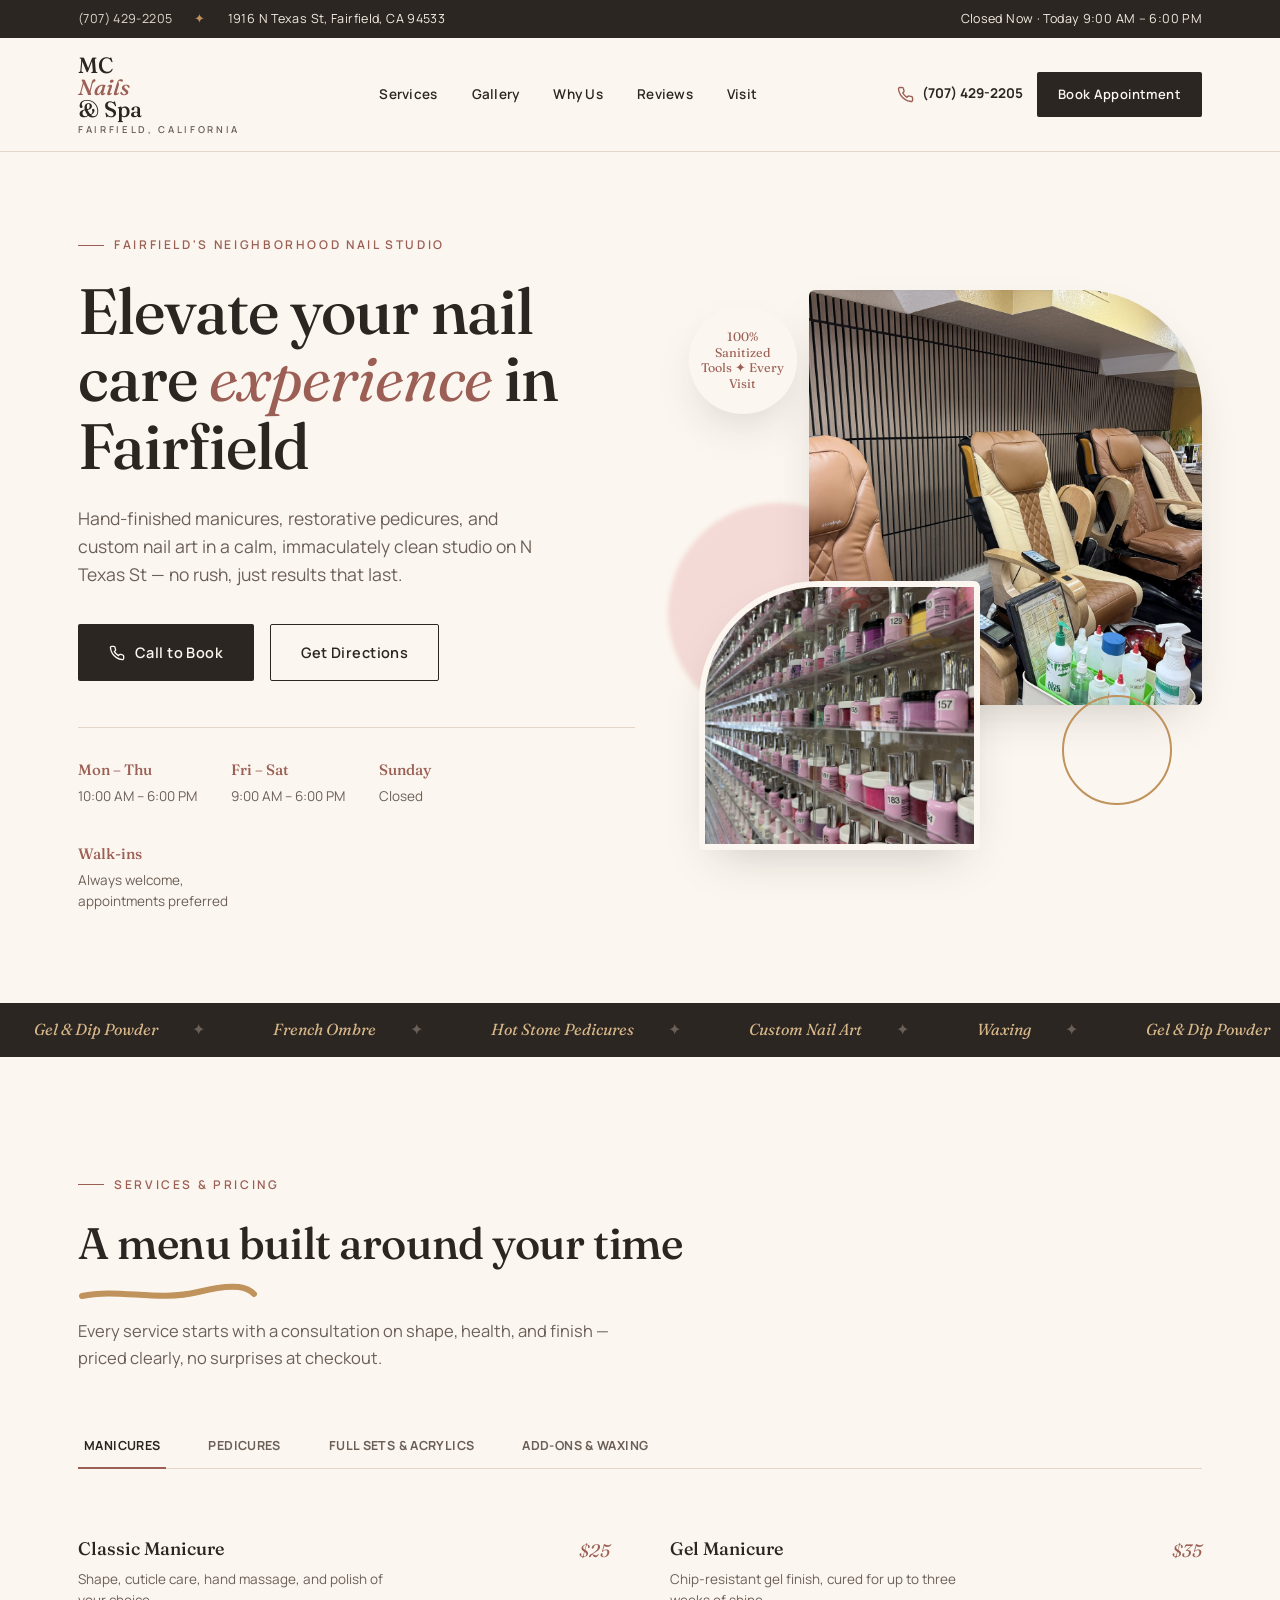
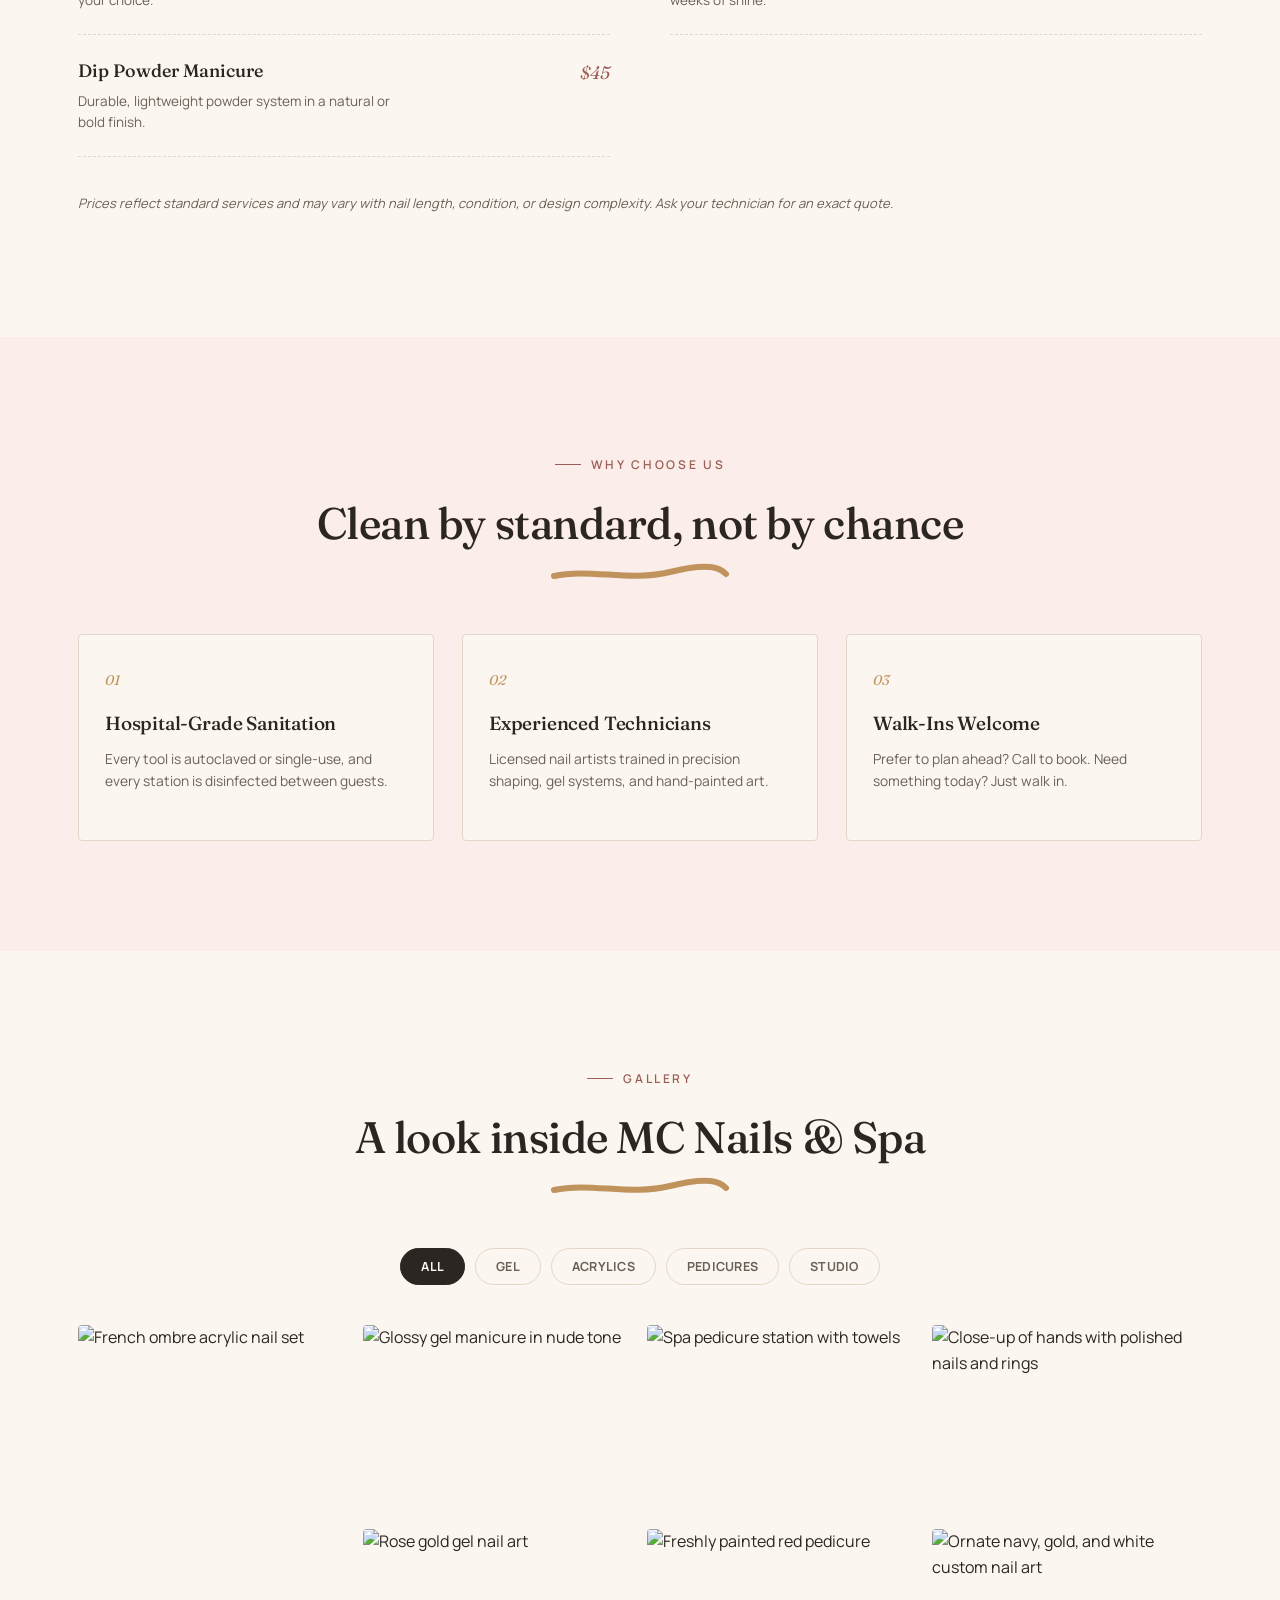
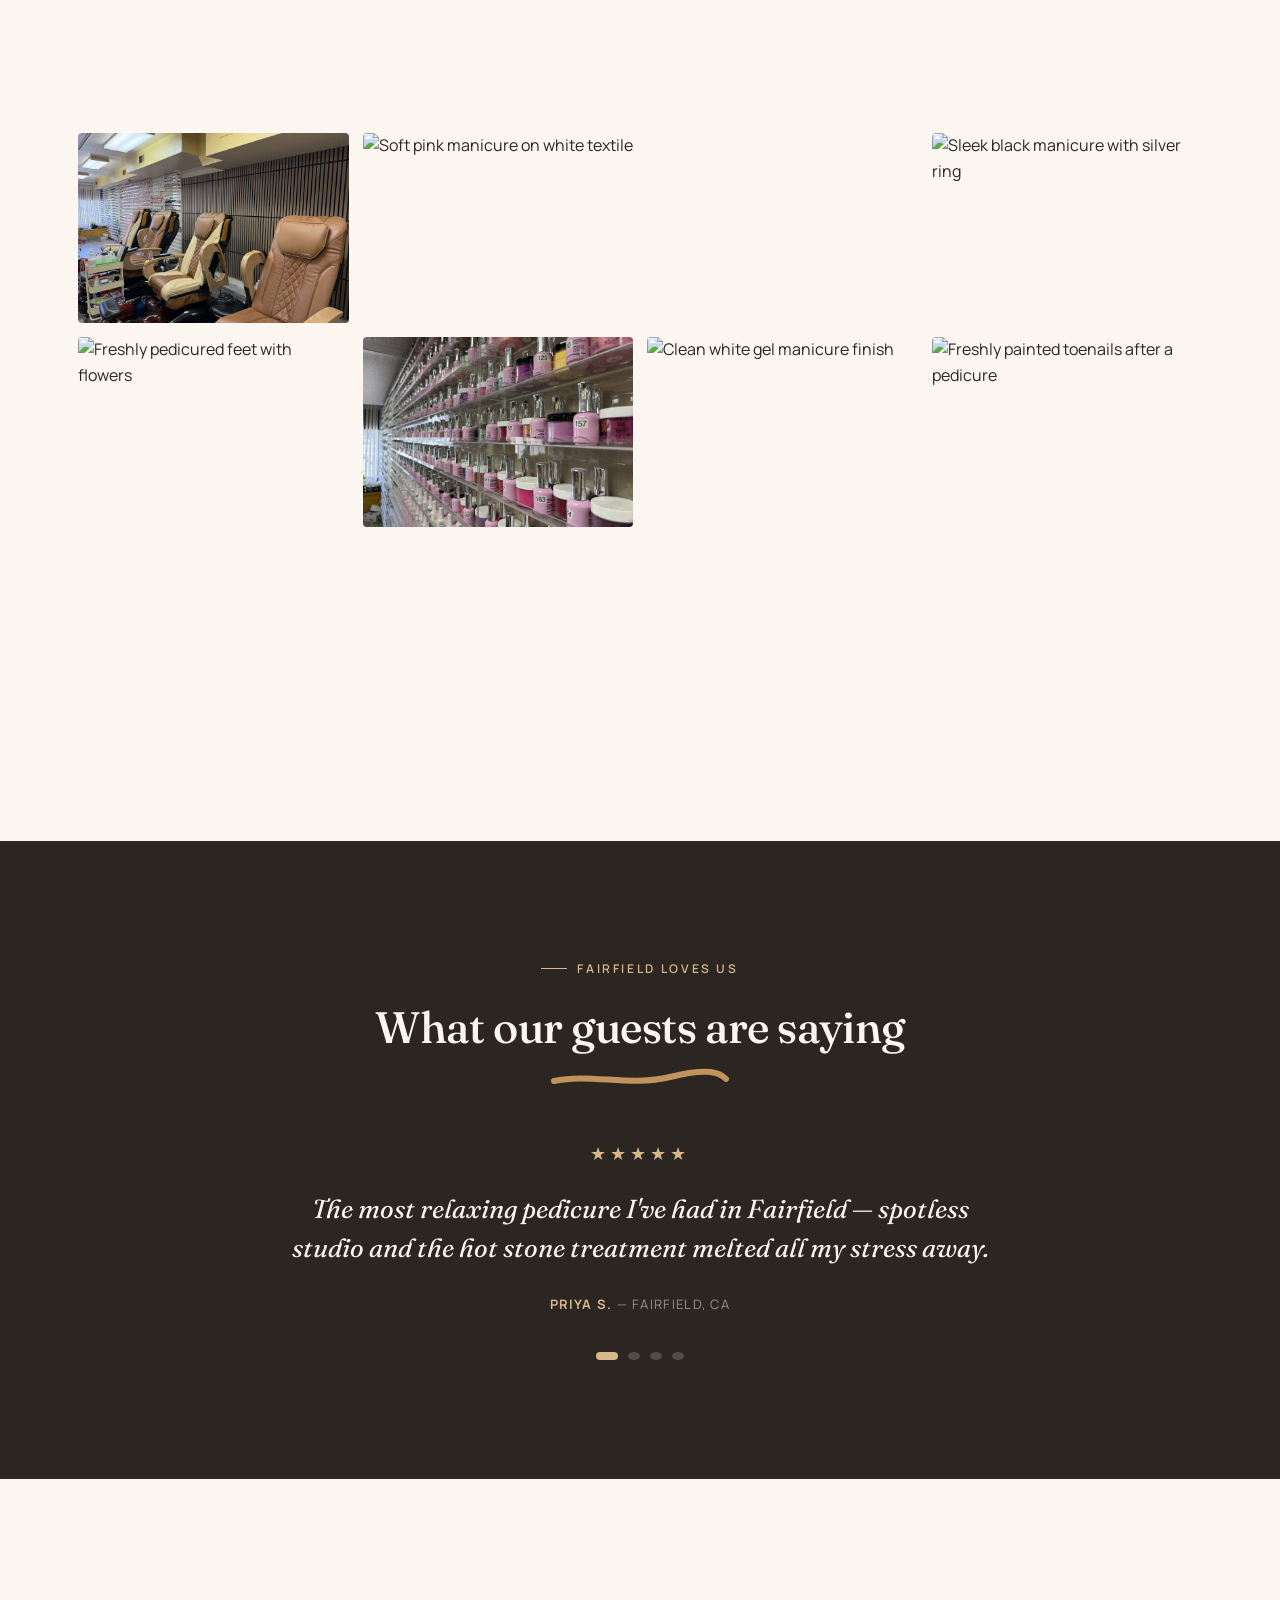
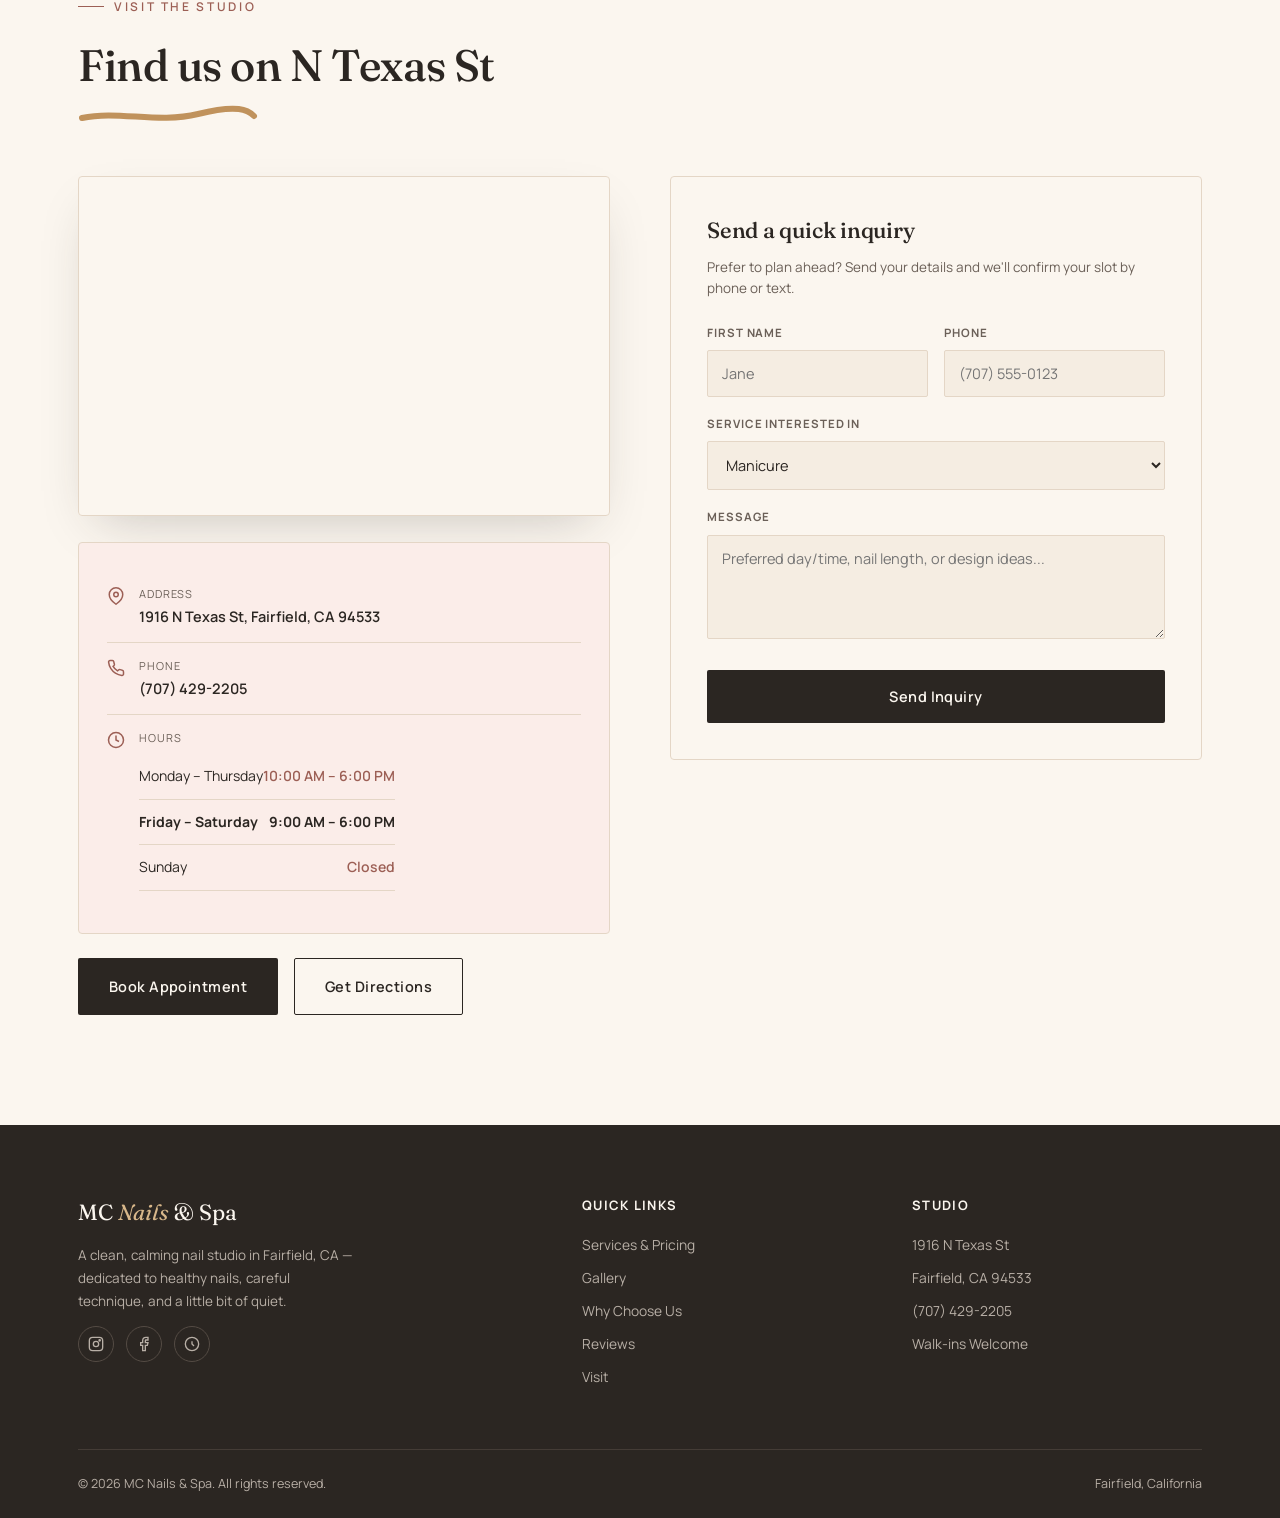
==== index.html @ 110388ab "Add files via upload" ====
<!DOCTYPE html>
<html lang="en">
<head>
<meta charset="UTF-8">
<meta name="viewport" content="width=device-width, initial-scale=1.0">
<title>MC Nails &amp; Spa — Fairfield, CA</title>
<meta name="description" content="MC Nails & Spa in Fairfield, CA. Manicures, pedicures, dip powder, full sets, waxing, and nail art in a clean, calming space. Walk-ins welcome.">
<link rel="preconnect" href="https://fonts.googleapis.com">
<link rel="preconnect" href="https://fonts.gstatic.com" crossorigin>
<link href="https://fonts.googleapis.com/css2?family=Fraunces:ital,opsz,wght@0,9..144,300;0,9..144,400;0,9..144,500;0,9..144,600;1,9..144,400;1,9..144,500&family=Manrope:wght@400;500;600;700&display=swap" rel="stylesheet">
<style>
  :root{
    --cream:#FBF6EF;
    --cream-deep:#F5EDE2;
    --blush:#F4DAD6;
    --blush-soft:#FBEDE9;
    --beige:#E9DCC7;
    --rose-gold:#C0925C;
    --rose-gold-soft:#D8B78A;
    --rose:#BD7F72;
    --rose-deep:#9C5F55;
    --charcoal:#2B2622;
    --charcoal-soft:#6B6058;
    --line:#E4D6C6;
    --white:#FFFFFF;
    --shadow: 0 20px 50px -20px rgba(43,38,34,0.25);
    --radius: 2px;
  }

  *{box-sizing:border-box;}
  html{scroll-behavior:smooth;}
  body{
    margin:0;
    background:var(--cream);
    color:var(--charcoal);
    font-family:'Manrope', sans-serif;
    -webkit-font-smoothing:antialiased;
    line-height:1.6;
    overflow-x:hidden;
  }
  img{max-width:100%;display:block;}
  a{color:inherit;text-decoration:none;}
  button{font-family:inherit;cursor:pointer;}
  ul{margin:0;padding:0;list-style:none;}
  h1,h2,h3,h4{
    font-family:'Fraunces', serif;
    font-weight:500;
    margin:0;
    color:var(--charcoal);
    letter-spacing:-0.01em;
  }
  .container{
    max-width:1180px;
    margin:0 auto;
    padding:0 28px;
  }
  section{position:relative;}
  ::selection{background:var(--rose-gold-soft);color:var(--charcoal);}
  :focus-visible{outline:2px solid var(--rose-deep);outline-offset:3px;}

  /* Eyebrow label */
  .eyebrow{
    font-family:'Manrope', sans-serif;
    text-transform:uppercase;
    letter-spacing:0.22em;
    font-size:12px;
    font-weight:600;
    color:var(--rose-deep);
    display:inline-flex;
    align-items:center;
    gap:10px;
  }
  .eyebrow::before{
    content:"";
    width:26px;height:1px;
    background:var(--rose-deep);
    display:inline-block;
  }

  /* Signature brushstroke underline */
  .brush-underline{
    display:block;
    width:180px;
    height:18px;
    margin-top:6px;
    overflow:visible;
  }
  .brush-underline path{
    fill:none;
    stroke:var(--rose-gold);
    stroke-width:6;
    stroke-linecap:round;
    stroke-dasharray:260;
    stroke-dashoffset:260;
    transition:stroke-dashoffset 1.1s cubic-bezier(.3,.8,.3,1);
  }
  .in-view .brush-underline path{stroke-dashoffset:0;}
  .center .brush-underline{margin-left:auto;margin-right:auto;}

  .section-head{margin-bottom:52px;}
  .section-head.center{text-align:center;}
  .section-head h2{font-size:clamp(30px,4vw,44px);margin-top:14px;}
  .section-head p{
    color:var(--charcoal-soft);
    font-size:16.5px;
    max-width:560px;
    margin-top:16px;
  }
  .section-head.center p{margin-left:auto;margin-right:auto;}

  /* ---------- Buttons ---------- */
  .btn{
    position:relative;
    display:inline-flex;
    align-items:center;
    justify-content:center;
    gap:10px;
    padding:16px 30px;
    font-size:14.5px;
    font-weight:600;
    letter-spacing:0.03em;
    border-radius:var(--radius);
    border:1px solid transparent;
    overflow:hidden;
    z-index:0;
    white-space:nowrap;
  }
  .btn-primary{
    background:var(--charcoal);
    color:var(--cream);
  }
  .btn-primary span{position:relative;z-index:2;display:inline-flex;align-items:center;gap:10px;}
  .btn-primary::before{
    content:"";
    position:absolute;
    inset:0;
    background:linear-gradient(100deg,var(--rose-deep),var(--rose-gold));
    transform:scaleX(0);
    transform-origin:left;
    transition:transform .5s cubic-bezier(.4,0,.2,1);
    z-index:1;
  }
  .btn-primary:hover::before{transform:scaleX(1);}
  .btn-outline{
    background:transparent;
    border-color:var(--charcoal);
    color:var(--charcoal);
    transition:background .35s ease, color .35s ease, border-color .35s ease;
  }
  .btn-outline:hover{background:var(--charcoal);color:var(--cream);}
  .btn-outline.light{border-color:rgba(251,246,239,0.5);color:var(--cream);}
  .btn-outline.light:hover{background:var(--cream);color:var(--charcoal);}
  .btn-sm{padding:11px 20px;font-size:13px;}

  /* ---------- Top utility bar ---------- */
  .topbar{
    background:var(--charcoal);
    color:var(--cream-deep);
    font-size:12.5px;
    letter-spacing:0.03em;
  }
  .topbar .container{
    display:flex;
    justify-content:space-between;
    align-items:center;
    padding-top:9px;
    padding-bottom:9px;
    gap:16px;
  }
  .topbar a{opacity:.9;}
  .topbar a:hover{opacity:1;color:var(--rose-gold-soft);}
  .topbar .tb-left{display:flex;gap:22px;align-items:center;}
  .topbar .dot{color:var(--rose-gold);}

  /* ---------- Nav ---------- */
  header.site-header{
    position:sticky;top:0;z-index:100;
    background:rgba(251,246,239,0.92);
    backdrop-filter:blur(10px);
    border-bottom:1px solid var(--line);
  }
  nav.navbar{
    display:flex;
    align-items:center;
    justify-content:space-between;
    padding:16px 28px;
    max-width:1180px;
    margin:0 auto;
  }
  .logo{
    font-family:'Fraunces', serif;
    font-size:22px;
    font-weight:500;
    display:flex;
    flex-direction:column;
    line-height:1;
  }
  .logo em{
    font-style:italic;
    color:var(--rose-deep);
  }
  .logo small{
    font-family:'Manrope',sans-serif;
    font-size:9.5px;
    letter-spacing:0.28em;
    text-transform:uppercase;
    color:var(--charcoal-soft);
    margin-top:5px;
    font-weight:600;
  }
  .nav-links{
    display:flex;
    gap:34px;
    align-items:center;
  }
  .nav-links a{
    font-size:13.5px;
    font-weight:600;
    letter-spacing:0.02em;
    position:relative;
    padding:6px 0;
  }
  .nav-links a::after{
    content:"";
    position:absolute;left:0;bottom:0;
    width:0;height:1.5px;
    background:var(--rose-deep);
    transition:width .3s ease;
  }
  .nav-links a:hover::after{width:100%;}
  .nav-actions{display:flex;align-items:center;gap:14px;}
  .call-pill{
    display:flex;align-items:center;gap:8px;
    font-weight:700;font-size:13.5px;
    color:var(--charcoal);
  }
  .call-pill svg{color:var(--rose-deep);}
  .menu-toggle{
    display:none;
    background:none;border:none;
    width:34px;height:24px;
    position:relative;
  }
  .menu-toggle span{
    position:absolute;left:0;right:0;height:2px;background:var(--charcoal);
    transition:.3s ease;
  }
  .menu-toggle span:nth-child(1){top:0;}
  .menu-toggle span:nth-child(2){top:11px;}
  .menu-toggle span:nth-child(3){top:22px;}
  .menu-toggle.active span:nth-child(1){transform:translateY(11px) rotate(45deg);}
  .menu-toggle.active span:nth-child(2){opacity:0;}
  .menu-toggle.active span:nth-child(3){transform:translateY(-11px) rotate(-45deg);}

  /* ---------- Hero ---------- */
  .hero{
    padding:76px 0 90px;
    overflow:hidden;
  }
  .hero .container{
    display:grid;
    grid-template-columns:1.05fr 0.95fr;
    gap:64px;
    align-items:center;
  }
  .hero-copy .eyebrow{margin-bottom:22px;}
  .hero-copy h1{
    font-size:clamp(38px,5.6vw,64px);
    line-height:1.06;
    letter-spacing:-0.015em;
  }
  .hero-copy h1 em{font-style:italic;color:var(--rose-deep);font-weight:400;}
  .hero-copy p.lede{
    margin-top:24px;
    font-size:17.5px;
    color:var(--charcoal-soft);
    max-width:460px;
  }
  .hero-cta{
    display:flex;gap:16px;margin-top:36px;flex-wrap:wrap;
  }
  .hero-meta{
    display:flex;
    gap:34px;
    margin-top:46px;
    padding-top:30px;
    border-top:1px solid var(--line);
    flex-wrap:wrap;
  }
  .hero-meta div{max-width:190px;}
  .hero-meta .k{
    font-family:'Fraunces',serif;
    font-size:15px;
    font-weight:500;
    color:var(--rose-deep);
  }
  .hero-meta .v{font-size:13.5px;color:var(--charcoal-soft);margin-top:4px;}

  .hero-art{position:relative;height:560px;}
  .hero-art .img-a{
    position:absolute;
    top:0;right:0;
    width:78%;height:74%;
    border-radius:6px 120px 6px 6px;
    overflow:hidden;
    box-shadow:var(--shadow);
  }
  .hero-art .img-a img{width:100%;height:100%;object-fit:cover;}
  .hero-art .img-b{
    position:absolute;
    bottom:0;left:0;
    width:56%;height:48%;
    border-radius:120px 6px 6px 6px;
    overflow:hidden;
    box-shadow:var(--shadow);
    border:6px solid var(--cream);
  }
  .hero-art .img-b img{width:100%;height:100%;object-fit:cover;}
  .hero-art .blob{
    position:absolute;
    top:38%;left:-6%;
    width:220px;height:220px;
    background:var(--blush);
    border-radius:50%;
    z-index:-1;
    filter:blur(2px);
  }
  .hero-art .ring{
    position:absolute;
    bottom:8%;right:6%;
    width:110px;height:110px;
    border:2px solid var(--rose-gold);
    border-radius:50%;
    z-index:3;
  }
  .hero-badge{
    position:absolute;
    top:16px;left:-10px;
    background:var(--cream);
    box-shadow:var(--shadow);
    border-radius:50%;
    width:108px;height:108px;
    display:flex;align-items:center;justify-content:center;
    text-align:center;
    font-family:'Fraunces',serif;
    font-size:12.5px;
    color:var(--rose-deep);
    line-height:1.25;
    z-index:4;
    animation:spin 22s linear infinite;
  }
  .hero-badge .core{
    animation:spinback 22s linear infinite;
    padding:10px;
  }
  @keyframes spin{to{transform:rotate(360deg);}}
  @keyframes spinback{to{transform:rotate(-360deg);}}

  /* ---------- Marquee strip ---------- */
  .strip{
    background:var(--charcoal);
    color:var(--cream-deep);
    padding:14px 0;
    overflow:hidden;
    white-space:nowrap;
  }
  .strip-track{
    display:inline-flex;
    animation:marquee 26s linear infinite;
  }
  .strip-track span{
    font-family:'Fraunces',serif;
    font-style:italic;
    font-size:16px;
    padding:0 34px;
    color:var(--rose-gold-soft);
    display:inline-flex;
    align-items:center;
    gap:34px;
  }
  .strip-track span::after{content:"✦";color:var(--charcoal-soft);font-style:normal;}
  @keyframes marquee{from{transform:translateX(0);}to{transform:translateX(-50%);}}

  /* ---------- Services ---------- */
  .services{padding:110px 0;}
  .tabs{
    display:flex;
    gap:10px;
    flex-wrap:wrap;
    margin-bottom:44px;
    border-bottom:1px solid var(--line);
    padding-bottom:0;
  }
  .tab-btn{
    background:none;border:none;
    padding:14px 6px;
    margin-right:26px;
    font-size:14.5px;
    font-weight:700;
    letter-spacing:0.03em;
    color:var(--charcoal-soft);
    position:relative;
    text-transform:uppercase;
    font-size:12.5px;
  }
  .tab-btn::after{
    content:"";
    position:absolute;left:0;right:0;bottom:-1px;height:2px;
    background:var(--rose-deep);
    transform:scaleX(0);
    transition:transform .3s ease;
  }
  .tab-btn.active{color:var(--charcoal);}
  .tab-btn.active::after{transform:scaleX(1);}

  .tab-panel{display:none;}
  .tab-panel.active{display:block;animation:fadeUp .5s ease both;}
  @keyframes fadeUp{from{opacity:0;transform:translateY(10px);}to{opacity:1;transform:translateY(0);}}

  .menu-grid{
    display:grid;
    grid-template-columns:1fr 1fr;
    gap:0 60px;
  }
  .menu-item{
    display:flex;
    justify-content:space-between;
    gap:18px;
    padding:22px 0;
    border-bottom:1px dashed var(--line);
  }
  .menu-item .mi-name{
    font-family:'Fraunces',serif;
    font-size:18px;
    font-weight:500;
  }
  .menu-item .mi-desc{
    font-size:13.5px;
    color:var(--charcoal-soft);
    margin-top:5px;
    max-width:320px;
  }
  .menu-item .mi-price{
    font-family:'Fraunces',serif;
    font-style:italic;
    font-size:18px;
    color:var(--rose-deep);
    white-space:nowrap;
    padding-top:2px;
  }
  .menu-note{
    margin-top:36px;
    font-size:13px;
    color:var(--charcoal-soft);
    font-style:italic;
  }

  /* ---------- Why choose us ---------- */
  .why{
    background:var(--blush-soft);
    padding:110px 0;
  }
  .why-grid{
    display:grid;
    grid-template-columns:repeat(3,1fr);
    gap:28px;
    margin-top:10px;
  }
  .why-card{
    background:var(--cream);
    padding:34px 26px;
    border-radius:4px;
    border:1px solid var(--line);
    transition:transform .35s ease, box-shadow .35s ease;
  }
  .why-card:hover{transform:translateY(-6px);box-shadow:var(--shadow);}
  .why-card .num{
    font-family:'Fraunces',serif;
    font-style:italic;
    font-size:14px;
    color:var(--rose-gold);
  }
  .why-card h3{
    font-size:19px;
    margin-top:16px;
  }
  .why-card p{
    font-size:13.8px;
    color:var(--charcoal-soft);
    margin-top:10px;
  }

  /* ---------- Gallery ---------- */
  .gallery{padding:110px 0;}
  .filter-row{
    display:flex;
    gap:10px;
    justify-content:center;
    flex-wrap:wrap;
    margin-bottom:40px;
  }
  .filter-btn{
    padding:9px 20px;
    border:1px solid var(--line);
    background:var(--cream);
    border-radius:30px;
    font-size:12.5px;
    font-weight:700;
    letter-spacing:0.02em;
    text-transform:uppercase;
    color:var(--charcoal-soft);
    transition:all .3s ease;
  }
  .filter-btn.active, .filter-btn:hover{
    background:var(--charcoal);
    color:var(--cream);
    border-color:var(--charcoal);
  }
  .gallery-grid{
    display:grid;
    grid-template-columns:repeat(4,1fr);
    grid-auto-rows:190px;
    gap:14px;
  }
  .g-item{
    position:relative;
    overflow:hidden;
    border-radius:4px;
    cursor:pointer;
  }
  .g-item img{
    width:100%;height:100%;object-fit:cover;
    transition:transform .6s ease;
  }
  .g-item:hover img{transform:scale(1.08);}
  .g-item .g-tag{
    position:absolute;left:12px;bottom:12px;
    background:rgba(43,38,34,0.75);
    color:var(--cream);
    font-size:10.5px;
    text-transform:uppercase;
    letter-spacing:0.08em;
    padding:6px 12px;
    border-radius:20px;
    opacity:0;
    transform:translateY(8px);
    transition:all .35s ease;
  }
  .g-item:hover .g-tag{opacity:1;transform:translateY(0);}
  .g-item.tall{grid-row:span 2;}
  .g-item.hide{display:none;}

  /* ---------- Testimonials ---------- */
  .reviews{
    background:var(--charcoal);
    color:var(--cream);
    padding:110px 0;
    position:relative;
  }
  .reviews .section-head h2{color:var(--cream);}
  .reviews .section-head p{color:#B8AFA6;}
  .reviews .eyebrow{color:var(--rose-gold-soft);}
  .reviews .eyebrow::before{background:var(--rose-gold-soft);}
  .carousel{
    position:relative;
    max-width:720px;
    margin:0 auto;
    text-align:center;
    min-height:230px;
  }
  .review-slide{
    display:none;
    animation:fadeUp .6s ease both;
  }
  .review-slide.active{display:block;}
  .stars{color:var(--rose-gold-soft);font-size:18px;letter-spacing:4px;}
  .review-quote{
    font-family:'Fraunces',serif;
    font-style:italic;
    font-size:clamp(19px,2.6vw,26px);
    line-height:1.5;
    margin-top:22px;
  }
  .review-author{
    margin-top:22px;
    font-size:13px;
    text-transform:uppercase;
    letter-spacing:0.1em;
    color:#9A9088;
  }
  .review-author strong{color:var(--rose-gold-soft);font-family:'Manrope',sans-serif;}
  .carousel-dots{
    display:flex;
    justify-content:center;
    gap:10px;
    margin-top:38px;
  }
  .carousel-dots button{
    width:8px;height:8px;border-radius:50%;
    background:#544B44;border:none;
    transition:all .3s ease;
  }
  .carousel-dots button.active{background:var(--rose-gold-soft);width:22px;border-radius:5px;}

  /* ---------- Contact ---------- */
  .contact{padding:110px 0;}
  .contact-grid{
    display:grid;
    grid-template-columns:1fr 1fr;
    gap:60px;
    align-items:start;
  }
  .map-wrap{
    border-radius:4px;
    overflow:hidden;
    box-shadow:var(--shadow);
    height:340px;
    border:1px solid var(--line);
  }
  .map-wrap iframe{width:100%;height:100%;border:0;}
  .info-card{
    margin-top:26px;
    background:var(--blush-soft);
    border:1px solid var(--line);
    padding:28px;
    border-radius:4px;
  }
  .info-row{
    display:flex;
    gap:14px;
    padding:14px 0;
    border-bottom:1px solid var(--line);
  }
  .info-row:last-child{border-bottom:none;}
  .info-row svg{color:var(--rose-deep);flex-shrink:0;margin-top:2px;}
  .info-row .label{font-size:11px;text-transform:uppercase;letter-spacing:0.08em;color:var(--charcoal-soft);}
  .info-row .value{font-weight:600;font-size:14.5px;margin-top:2px;}

  .hours-table{width:100%;border-collapse:collapse;margin-top:8px;}
  .hours-table td{
    padding:11px 0;
    font-size:14px;
    border-bottom:1px solid var(--line);
  }
  .hours-table td:last-child{text-align:right;font-weight:600;color:var(--rose-deep);}
  .hours-table tr.today td{color:var(--charcoal);font-weight:700;}

  .form-card{
    background:var(--cream);
    border:1px solid var(--line);
    padding:36px;
    border-radius:4px;
  }
  .form-row{margin-bottom:18px;}
  .form-row label{
    display:block;
    font-size:11.5px;
    text-transform:uppercase;
    letter-spacing:0.08em;
    color:var(--charcoal-soft);
    margin-bottom:8px;
    font-weight:700;
  }
  .form-row input, .form-row select, .form-row textarea{
    width:100%;
    padding:13px 14px;
    border:1px solid var(--line);
    border-radius:2px;
    background:var(--cream-deep);
    font-family:'Manrope',sans-serif;
    font-size:14.5px;
    color:var(--charcoal);
    transition:border-color .25s ease, background .25s ease;
  }
  .form-row input:focus, .form-row select:focus, .form-row textarea:focus{
    border-color:var(--rose-gold);
    background:var(--white);
    outline:none;
  }
  .form-two{display:grid;grid-template-columns:1fr 1fr;gap:16px;}
  .form-card button{width:100%;justify-content:center;margin-top:6px;}
  .form-success{
    display:none;
    margin-top:14px;
    font-size:13.5px;
    color:var(--rose-deep);
    font-weight:600;
  }

  /* ---------- Footer ---------- */
  footer{
    background:var(--charcoal);
    color:#B8AFA6;
    padding:70px 0 0;
  }
  .footer-grid{
    display:grid;
    grid-template-columns:1.6fr 1fr 1fr;
    gap:40px;
    padding-bottom:50px;
    border-bottom:1px solid #443C36;
  }
  .footer-logo{
    font-family:'Fraunces',serif;
    font-size:22px;
    color:var(--cream);
  }
  .footer-logo em{color:var(--rose-gold-soft);font-style:italic;}
  .footer-grid p{font-size:13.5px;margin-top:14px;line-height:1.7;max-width:280px;}
  .footer-grid h4{
    color:var(--cream);
    font-size:13px;
    text-transform:uppercase;
    letter-spacing:0.1em;
    font-family:'Manrope',sans-serif;
    font-weight:700;
    margin-bottom:18px;
  }
  .footer-grid ul li{margin-bottom:11px;font-size:13.8px;}
  .footer-grid ul li a:hover{color:var(--rose-gold-soft);}
  .social-row{display:flex;gap:12px;margin-top:6px;}
  .social-row a{
    width:36px;height:36px;border:1px solid #544B44;border-radius:50%;
    display:flex;align-items:center;justify-content:center;
    transition:all .3s ease;
  }
  .social-row a:hover{background:var(--rose-gold-soft);border-color:var(--rose-gold-soft);color:var(--charcoal);}
  .footer-bottom{
    display:flex;justify-content:space-between;align-items:center;
    padding:24px 0;
    font-size:12.5px;
    flex-wrap:wrap;
    gap:10px;
  }

  /* ---------- Sticky mobile call bar ---------- */
  .mobile-cta-bar{
    display:none;
    position:fixed;
    bottom:0;left:0;right:0;
    z-index:200;
    background:var(--cream);
    border-top:1px solid var(--line);
    box-shadow:0 -10px 30px rgba(0,0,0,0.08);
  }
  .mobile-cta-bar .row{
    display:flex;
  }
  .mobile-cta-bar a{
    flex:1;
    display:flex;
    align-items:center;
    justify-content:center;
    gap:8px;
    padding:15px 10px;
    font-size:13px;
    font-weight:700;
  }
  .mobile-cta-bar a.call{background:var(--rose-deep);color:var(--cream);}
  .mobile-cta-bar a.dir{background:var(--charcoal);color:var(--cream);}

  /* ---------- Reveal on scroll ---------- */
  .reveal{opacity:0;transform:translateY(24px);transition:opacity .8s ease, transform .8s ease;}
  .reveal.in-view{opacity:1;transform:translateY(0);}

  @media (prefers-reduced-motion:reduce){
    *{animation:none !important;transition:none !important;}
  }

  /* ---------- Responsive ---------- */
  @media (max-width:980px){
    .hero .container{grid-template-columns:1fr;gap:50px;}
    .hero-art{height:420px;order:-1;}
    .menu-grid{grid-template-columns:1fr;}
    .gallery-grid{grid-template-columns:repeat(3,1fr);}
    .contact-grid{grid-template-columns:1fr;}
    .footer-grid{grid-template-columns:1fr 1fr;}
  }
  @media (max-width:760px){
    .topbar{display:none;}
    .nav-links{
      position:fixed;
      top:0;right:-100%;
      width:78%;max-width:340px;
      height:100vh;
      background:var(--cream);
      flex-direction:column;
      align-items:flex-start;
      padding:100px 34px 34px;
      gap:26px;
      transition:right .4s ease;
      box-shadow:-20px 0 40px rgba(0,0,0,0.1);
    }
    .nav-links.open{right:0;}
    .nav-links a{font-size:16px;}
    .call-pill{display:none;}
    .menu-toggle{display:block;}
    .hero{padding:44px 0 60px;}
    .hero-badge{display:none;}
    .hero-meta{gap:22px;}
    .why-grid{grid-template-columns:1fr;}
    .why-card{padding:24px 18px;}
    .gallery-grid{grid-template-columns:repeat(2,1fr);grid-auto-rows:150px;}
    .footer-grid{grid-template-columns:1fr;gap:36px;}
    .footer-bottom{flex-direction:column;text-align:center;}
    body{padding-bottom:60px;}
    .mobile-cta-bar{display:block;}
    .form-two{grid-template-columns:1fr;}
    .section-head p{max-width:100%;}
  }
  @media (max-width:480px){
    .gallery-grid{grid-template-columns:1fr 1fr;}
  }
</style>
</head>
<body>

<div class="topbar">
  <div class="container">
    <div class="tb-left">
      <a href="tel:7074292205">(707) 429-2205</a>
      <span class="dot">✦</span>
      <span>1916 N Texas St, Fairfield, CA 94533</span>
    </div>
    <div id="topbarStatus">Mon–Thu 10–6 · Fri–Sat 9–6 · Sun Closed</div>
  </div>
</div>

<header class="site-header">
  <nav class="navbar">
    <a href="#home" class="logo">MC <em>Nails</em> &amp; Spa <small>Fairfield, California</small></a>
    <ul class="nav-links" id="navLinks">
      <li><a href="#services">Services</a></li>
      <li><a href="#gallery">Gallery</a></li>
      <li><a href="#why">Why Us</a></li>
      <li><a href="#reviews">Reviews</a></li>
      <li><a href="#contact">Visit</a></li>
    </ul>
    <div class="nav-actions">
      <a href="tel:7074292205" class="call-pill">
        <svg width="17" height="17" viewBox="0 0 24 24" fill="none" stroke="currentColor" stroke-width="2"><path d="M22 16.92v3a2 2 0 0 1-2.18 2 19.79 19.79 0 0 1-8.63-3.07 19.5 19.5 0 0 1-6-6 19.79 19.79 0 0 1-3.07-8.67A2 2 0 0 1 4.11 2h3a2 2 0 0 1 2 1.72c.127.96.361 1.903.7 2.81a2 2 0 0 1-.45 2.11L8.09 9.91a16 16 0 0 0 6 6l1.27-1.27a2 2 0 0 1 2.11-.45c.907.339 1.85.573 2.81.7A2 2 0 0 1 22 16.92z"/></svg>
        (707) 429-2205
      </a>
      <a href="tel:7074292205" class="btn btn-primary btn-sm"><span>Book Appointment</span></a>
      <button class="menu-toggle" id="menuToggle" aria-label="Toggle menu"><span></span><span></span><span></span></button>
    </div>
  </nav>
</header>

<main id="home">

  <!-- HERO -->
  <section class="hero">
    <div class="container">
      <div class="hero-copy">
        <span class="eyebrow">Fairfield's Neighborhood Nail Studio</span>
        <h1>Elevate your nail care <em>experience</em> in Fairfield</h1>
        <p class="lede">Hand-finished manicures, restorative pedicures, and custom nail art in a calm, immaculately clean studio on N Texas St — no rush, just results that last.</p>
        <div class="hero-cta">
          <a href="tel:7074292205" class="btn btn-primary">
            <span>
              <svg width="16" height="16" viewBox="0 0 24 24" fill="none" stroke="currentColor" stroke-width="2"><path d="M22 16.92v3a2 2 0 0 1-2.18 2 19.79 19.79 0 0 1-8.63-3.07 19.5 19.5 0 0 1-6-6 19.79 19.79 0 0 1-3.07-8.67A2 2 0 0 1 4.11 2h3a2 2 0 0 1 2 1.72c.127.96.361 1.903.7 2.81a2 2 0 0 1-.45 2.11L8.09 9.91a16 16 0 0 0 6 6l1.27-1.27a2 2 0 0 1 2.11-.45c.907.339 1.85.573 2.81.7A2 2 0 0 1 22 16.92z"/></svg>
              Call to Book
            </span>
          </a>
          <a href="https://www.google.com/maps/dir/?api=1&destination=1916+N+Texas+St,+Fairfield,+CA+94533" target="_blank" rel="noopener" class="btn btn-outline">Get Directions</a>
        </div>
        <div class="hero-meta">
          <div>
            <div class="k">Mon – Thu</div>
            <div class="v">10:00 AM – 6:00 PM</div>
          </div>
          <div>
            <div class="k">Fri – Sat</div>
            <div class="v">9:00 AM – 6:00 PM</div>
          </div>
          <div>
            <div class="k">Sunday</div>
            <div class="v">Closed</div>
          </div>
          <div>
            <div class="k">Walk-ins</div>
            <div class="v">Always welcome, appointments preferred</div>
          </div>
        </div>
      </div>
      <div class="hero-art">
        <div class="blob"></div>
        <div class="img-a"><img src="images/salon-interior.jpg" alt="Pedicure spa chairs at MC Nails & Spa"></div>
        <div class="img-b"><img src="images/polish-wall.jpg" alt="Wall of gel polish and dip powder colors at MC Nails & Spa"></div>
        <div class="ring"></div>
        <div class="hero-badge"><span class="core">100% Sanitized Tools ✦ Every Visit</span></div>
      </div>
    </div>
  </section>

  <div class="strip">
    <div class="strip-track">
      <span>Gel &amp; Dip Powder</span><span>French Ombre</span><span>Hot Stone Pedicures</span><span>Custom Nail Art</span><span>Waxing</span>
      <span>Gel &amp; Dip Powder</span><span>French Ombre</span><span>Hot Stone Pedicures</span><span>Custom Nail Art</span><span>Waxing</span>
    </div>
  </div>

  <!-- SERVICES -->
  <section class="services" id="services">
    <div class="container">
      <div class="section-head reveal">
        <span class="eyebrow">Services &amp; Pricing</span>
        <h2>A menu built around your time</h2>
        <svg class="brush-underline" viewBox="0 0 180 18"><path d="M4 12 C 40 4, 80 18, 120 8 S 170 4, 176 10"/></svg>
        <p>Every service starts with a consultation on shape, health, and finish — priced clearly, no surprises at checkout.</p>
      </div>

      <div class="tabs" role="tablist" id="tabsWrap">
        <button type="button" class="tab-btn active" data-tab="mani">Manicures</button>
        <button type="button" class="tab-btn" data-tab="pedi">Pedicures</button>
        <button type="button" class="tab-btn" data-tab="sets">Full Sets &amp; Acrylics</button>
        <button type="button" class="tab-btn" data-tab="addons">Add-ons &amp; Waxing</button>
      </div>

      <div class="tab-panel active" id="mani">
        <div class="menu-grid">
          <div class="menu-item">
            <div><div class="mi-name">Classic Manicure</div><div class="mi-desc">Shape, cuticle care, hand massage, and polish of your choice.</div></div>
            <div class="mi-price">$25</div>
          </div>
          <div class="menu-item">
            <div><div class="mi-name">Gel Manicure</div><div class="mi-desc">Chip-resistant gel finish, cured for up to three weeks of shine.</div></div>
            <div class="mi-price">$35</div>
          </div>
          <div class="menu-item">
            <div><div class="mi-name">Dip Powder Manicure</div><div class="mi-desc">Durable, lightweight powder system in a natural or bold finish.</div></div>
            <div class="mi-price">$45</div>
          </div>
        </div>
      </div>

      <div class="tab-panel" id="pedi">
        <div class="menu-grid">
          <div class="menu-item">
            <div><div class="mi-name">Spa Pedicure</div><div class="mi-desc">Soak, shape, callus care, and a relaxing lower-leg massage.</div></div>
            <div class="mi-price">$35</div>
          </div>
          <div class="menu-item">
            <div><div class="mi-name">Deluxe Pedicure</div><div class="mi-desc">Spa pedicure plus hot stone massage, sugar scrub, and a hydrating mask.</div></div>
            <div class="mi-price">$65</div>
          </div>
          <div class="menu-item">
            <div><div class="mi-name">Gel Pedicure Upgrade</div><div class="mi-desc">Add long-lasting gel polish to any pedicure service.</div></div>
            <div class="mi-price">+$15</div>
          </div>
        </div>
      </div>

      <div class="tab-panel" id="sets">
        <div class="menu-grid">
          <div class="menu-item">
            <div><div class="mi-name">Full Set Acrylic</div><div class="mi-desc">Sculpted acrylic extensions in your choice of length and shape.</div></div>
            <div class="mi-price">$50</div>
          </div>
          <div class="menu-item">
            <div><div class="mi-name">Ombre / Baby Boomer</div><div class="mi-desc">Seamless gradient blend from a natural base into soft white tips.</div></div>
            <div class="mi-price">$65</div>
          </div>
          <div class="menu-item">
            <div><div class="mi-name">Classic French Set</div><div class="mi-desc">Timeless white tip with a clean, hand-painted smile line.</div></div>
            <div class="mi-price">$65</div>
          </div>
          <div class="menu-item">
            <div><div class="mi-name">Custom Nail Art Set</div><div class="mi-desc">Hand-painted design, chrome, or 3D accents — priced per nail.</div></div>
            <div class="mi-price">from $70</div>
          </div>
        </div>
      </div>

      <div class="tab-panel" id="addons">
        <div class="menu-grid">
          <div class="menu-item">
            <div><div class="mi-name">Nail Repair</div><div class="mi-desc">Fix a crack, break, or lift without a full redo.</div></div>
            <div class="mi-price">$8+</div>
          </div>
          <div class="menu-item">
            <div><div class="mi-name">Eyebrow Waxing</div><div class="mi-desc">Precise shape and clean-up with soothing after-care.</div></div>
            <div class="mi-price">$15</div>
          </div>
          <div class="menu-item">
            <div><div class="mi-name">Lip / Chin Waxing</div><div class="mi-desc">Quick, gentle waxing for a smooth, clean finish.</div></div>
            <div class="mi-price">$10</div>
          </div>
        </div>
      </div>

      <p class="menu-note">Prices reflect standard services and may vary with nail length, condition, or design complexity. Ask your technician for an exact quote.</p>
    </div>
  </section>

  <!-- WHY CHOOSE US -->
  <section class="why" id="why">
    <div class="container">
      <div class="section-head center reveal">
        <span class="eyebrow">Why Choose Us</span>
        <h2>Clean by standard, not by chance</h2>
        <svg class="brush-underline" viewBox="0 0 180 18"><path d="M4 12 C 40 4, 80 18, 120 8 S 170 4, 176 10"/></svg>
      </div>
      <div class="why-grid">
        <div class="why-card reveal">
          <div class="num">01</div>
          <h3>Hospital-Grade Sanitation</h3>
          <p>Every tool is autoclaved or single-use, and every station is disinfected between guests.</p>
        </div>
        <div class="why-card reveal">
          <div class="num">02</div>
          <h3>Experienced Technicians</h3>
          <p>Licensed nail artists trained in precision shaping, gel systems, and hand-painted art.</p>
        </div>
        <div class="why-card reveal">
          <div class="num">03</div>
          <h3>Walk-Ins Welcome</h3>
          <p>Prefer to plan ahead? Call to book. Need something today? Just walk in.</p>
        </div>
      </div>
    </div>
  </section>

  <!-- GALLERY -->
  <section class="gallery" id="gallery">
    <div class="container">
      <div class="section-head center reveal">
        <span class="eyebrow">Gallery</span>
        <h2>A look inside MC Nails &amp; Spa</h2>
        <svg class="brush-underline" viewBox="0 0 180 18"><path d="M4 12 C 40 4, 80 18, 120 8 S 170 4, 176 10"/></svg>
      </div>
      <div class="filter-row">
        <button type="button" class="filter-btn active" data-filter="all">All</button>
        <button type="button" class="filter-btn" data-filter="gel">Gel</button>
        <button type="button" class="filter-btn" data-filter="acrylic">Acrylics</button>
        <button type="button" class="filter-btn" data-filter="pedi">Pedicures</button>
        <button type="button" class="filter-btn" data-filter="studio">Studio</button>
      </div>
      <div class="gallery-grid">
        <div class="g-item tall" data-cat="acrylic"><img src="https://images.unsplash.com/photo-1604654894610-df63bc536371?q=80&w=700&auto=format&fit=crop" alt="French ombre acrylic nail set"><span class="g-tag">Acrylics</span></div>
        <div class="g-item" data-cat="gel"><img src="https://images.unsplash.com/photo-1632345031435-8727f6897d53?q=80&w=700&auto=format&fit=crop" alt="Glossy gel manicure in nude tone"><span class="g-tag">Gel</span></div>
        <div class="g-item" data-cat="pedi"><img src="https://images.unsplash.com/photo-1519014816548-bf5fe059798b?q=80&w=700&auto=format&fit=crop" alt="Spa pedicure station with towels"><span class="g-tag">Pedicures</span></div>
        <div class="g-item" data-cat="gel"><img src="https://images.unsplash.com/photo-1720343409646-960f6dcccae3?q=80&w=700&auto=format&fit=crop" alt="Close-up of hands with polished nails and rings"><span class="g-tag">Gel</span></div>
        <div class="g-item" data-cat="gel"><img src="https://images.unsplash.com/photo-1607779097040-26e80aa78e66?q=80&w=700&auto=format&fit=crop" alt="Rose gold gel nail art"><span class="g-tag">Gel</span></div>
        <div class="g-item tall" data-cat="pedi"><img src="https://images.unsplash.com/photo-1707725238063-0c54fb6963d1?q=80&w=700&auto=format&fit=crop" alt="Freshly painted red pedicure"><span class="g-tag">Pedicures</span></div>
        <div class="g-item" data-cat="acrylic"><img src="https://images.unsplash.com/photo-1754799670312-8e7da8e40ad7?q=80&w=700&auto=format&fit=crop" alt="Ornate navy, gold, and white custom nail art"><span class="g-tag">Acrylics</span></div>
        <div class="g-item" data-cat="studio"><img src="images/pedicure-station.jpg" alt="Pedicure massage chairs and amenities cart at MC Nails & Spa"><span class="g-tag">Studio</span></div>
        <div class="g-item" data-cat="gel"><img src="https://images.unsplash.com/photo-1612887390768-fb02affea7a6?q=80&w=700&auto=format&fit=crop" alt="Soft pink manicure on white textile"><span class="g-tag">Gel</span></div>
        <div class="g-item" data-cat="acrylic"><img src="https://images.unsplash.com/photo-1604654894611-6973b376cbde?q=80&w=700&auto=format&fit=crop" alt="Sleek black manicure with silver ring"><span class="g-tag">Acrylics</span></div>
        <div class="g-item tall" data-cat="pedi"><img src="https://images.unsplash.com/photo-1519415510236-718bdfcd89c8?q=80&w=700&auto=format&fit=crop" alt="Freshly pedicured feet with flowers"><span class="g-tag">Pedicures</span></div>
        <div class="g-item" data-cat="studio"><img src="images/polish-wall.jpg" alt="Wall of gel polish and dip powder colors at MC Nails & Spa"><span class="g-tag">Studio</span></div>
        <div class="g-item" data-cat="gel"><img src="https://images.unsplash.com/photo-1630843599725-32ead7671867?q=80&w=700&auto=format&fit=crop" alt="Clean white gel manicure finish"><span class="g-tag">Gel</span></div>
        <div class="g-item" data-cat="pedi"><img src="https://images.unsplash.com/photo-1664643411326-6c589531be3c?q=80&w=700&auto=format&fit=crop" alt="Freshly painted toenails after a pedicure"><span class="g-tag">Pedicures</span></div>
      </div>
    </div>
  </section>

  <!-- REVIEWS -->
  <section class="reviews" id="reviews">
    <div class="container">
      <div class="section-head center reveal">
        <span class="eyebrow">Fairfield Loves Us</span>
        <h2>What our guests are saying</h2>
        <svg class="brush-underline" viewBox="0 0 180 18"><path d="M4 12 C 40 4, 80 18, 120 8 S 170 4, 176 10"/></svg>
      </div>
      <div class="carousel">
        <div class="review-slide active">
          <div class="stars">★★★★★</div>
          <p class="review-quote">The most relaxing pedicure I've had in Fairfield — spotless studio and the hot stone treatment melted all my stress away.</p>
          <div class="review-author"><strong>Priya S.</strong> — Fairfield, CA</div>
        </div>
        <div class="review-slide">
          <div class="stars">★★★★★</div>
          <p class="review-quote">My ombre set lasted almost a month without a single chip. My technician nailed the shape I described on the first try.</p>
          <div class="review-author"><strong>Denise R.</strong> — Fairfield, CA</div>
        </div>
        <div class="review-slide">
          <div class="stars">★★★★★</div>
          <p class="review-quote">Walked in on a Saturday with no wait and left with the cleanest gel manicure I've had. This is my new regular spot.</p>
          <div class="review-author"><strong>Marisol T.</strong> — Fairfield, CA</div>
        </div>
        <div class="review-slide">
          <div class="stars">★★★★★</div>
          <p class="review-quote">You can tell the tools are sanitized properly and the staff genuinely cares about nail health, not just the polish.</p>
          <div class="review-author"><strong>Angela W.</strong> — Fairfield, CA</div>
        </div>
        <div class="carousel-dots" id="carouselDots"></div>
      </div>
    </div>
  </section>

  <!-- CONTACT -->
  <section class="contact" id="contact">
    <div class="container">
      <div class="section-head reveal">
        <span class="eyebrow">Visit The Studio</span>
        <h2>Find us on N Texas St</h2>
        <svg class="brush-underline" viewBox="0 0 180 18"><path d="M4 12 C 40 4, 80 18, 120 8 S 170 4, 176 10"/></svg>
      </div>
      <div class="contact-grid">
        <div>
          <div class="map-wrap">
            <iframe src="https://www.google.com/maps?q=1916+N+Texas+St,+Fairfield,+CA+94533&output=embed" loading="lazy" referrerpolicy="no-referrer-when-downgrade" title="MC Nails & Spa location map"></iframe>
          </div>
          <div class="info-card">
            <div class="info-row">
              <svg width="18" height="18" viewBox="0 0 24 24" fill="none" stroke="currentColor" stroke-width="2"><path d="M21 10c0 7-9 13-9 13s-9-6-9-13a9 9 0 0 1 18 0z"/><circle cx="12" cy="10" r="3"/></svg>
              <div><div class="label">Address</div><div class="value">1916 N Texas St, Fairfield, CA 94533</div></div>
            </div>
            <div class="info-row">
              <svg width="18" height="18" viewBox="0 0 24 24" fill="none" stroke="currentColor" stroke-width="2"><path d="M22 16.92v3a2 2 0 0 1-2.18 2 19.79 19.79 0 0 1-8.63-3.07 19.5 19.5 0 0 1-6-6 19.79 19.79 0 0 1-3.07-8.67A2 2 0 0 1 4.11 2h3a2 2 0 0 1 2 1.72c.127.96.361 1.903.7 2.81a2 2 0 0 1-.45 2.11L8.09 9.91a16 16 0 0 0 6 6l1.27-1.27a2 2 0 0 1 2.11-.45c.907.339 1.85.573 2.81.7A2 2 0 0 1 22 16.92z"/></svg>
              <div><div class="label">Phone</div><div class="value"><a href="tel:7074292205">(707) 429-2205</a></div></div>
            </div>
            <div class="info-row">
              <svg width="18" height="18" viewBox="0 0 24 24" fill="none" stroke="currentColor" stroke-width="2"><circle cx="12" cy="12" r="10"/><polyline points="12 6 12 12 16 14"/></svg>
              <div><div class="label">Hours</div>
                <table class="hours-table" id="hoursTable">
                  <tr data-days="1,2,3,4"><td>Monday – Thursday</td><td>10:00 AM – 6:00 PM</td></tr>
                  <tr data-days="5,6"><td>Friday – Saturday</td><td>9:00 AM – 6:00 PM</td></tr>
                  <tr data-days="0"><td>Sunday</td><td>Closed</td></tr>
                </table>
              </div>
            </div>
          </div>
          <div class="hero-cta" style="margin-top:24px;">
            <a href="tel:7074292205" class="btn btn-primary"><span>Book Appointment</span></a>
            <a href="https://www.google.com/maps/dir/?api=1&destination=1916+N+Texas+St,+Fairfield,+CA+94533" target="_blank" rel="noopener" class="btn btn-outline">Get Directions</a>
          </div>
        </div>

        <div class="form-card">
          <h3 style="font-size:22px;">Send a quick inquiry</h3>
          <p style="font-size:13.5px;color:var(--charcoal-soft);margin-top:8px;">Prefer to plan ahead? Send your details and we'll confirm your slot by phone or text.</p>
          <form id="inquiryForm" style="margin-top:24px;" action="https://formsubmit.co/ajax/stevienguyen08@gmail.com" method="POST">
            <input type="hidden" name="_subject" value="New Inquiry — MC Nails & Spa Website">
            <input type="hidden" name="_template" value="table">
            <input type="hidden" name="_captcha" value="false">
            <div class="form-two">
              <div class="form-row">
                <label for="fname">First Name</label>
                <input id="fname" name="First Name" type="text" placeholder="Jane" required>
              </div>
              <div class="form-row">
                <label for="fphone">Phone</label>
                <input id="fphone" name="Phone" type="tel" placeholder="(707) 555-0123" required>
              </div>
            </div>
            <div class="form-row">
              <label for="fservice">Service Interested In</label>
              <select id="fservice" name="Service Interested In">
                <option>Manicure</option>
                <option>Pedicure</option>
                <option>Full Set / Acrylics</option>
                <option>Nail Art</option>
                <option>Waxing</option>
                <option>Not Sure Yet</option>
              </select>
            </div>
            <div class="form-row">
              <label for="fmsg">Message</label>
              <textarea id="fmsg" name="Message" rows="4" placeholder="Preferred day/time, nail length, or design ideas..."></textarea>
            </div>
            <button type="submit" class="btn btn-primary"><span id="submitLabel">Send Inquiry</span></button>
            <div class="form-success" id="formSuccess">Thank you — we'll reach out shortly to confirm your visit. For faster booking, call (707) 429-2205.</div>
            <div class="form-success" id="formError" style="color:#B23B3B;display:none;">Something went wrong sending your inquiry. Please call us directly at (707) 429-2205.</div>
          </form>
        </div>
      </div>
    </div>
  </section>

</main>

<footer>
  <div class="container">
    <div class="footer-grid">
      <div>
        <div class="footer-logo">MC <em>Nails</em> &amp; Spa</div>
        <p>A clean, calming nail studio in Fairfield, CA — dedicated to healthy nails, careful technique, and a little bit of quiet.</p>
        <div class="social-row">
          <a href="#" aria-label="Instagram"><svg width="16" height="16" viewBox="0 0 24 24" fill="none" stroke="currentColor" stroke-width="2"><rect x="2" y="2" width="20" height="20" rx="5"/><circle cx="12" cy="12" r="4"/><circle cx="17.5" cy="6.5" r="1"/></svg></a>
          <a href="#" aria-label="Facebook"><svg width="16" height="16" viewBox="0 0 24 24" fill="none" stroke="currentColor" stroke-width="2"><path d="M18 2h-3a5 5 0 0 0-5 5v3H7v4h3v8h4v-8h3l1-4h-4V7a1 1 0 0 1 1-1h3z"/></svg></a>
          <a href="#" aria-label="Yelp"><svg width="16" height="16" viewBox="0 0 24 24" fill="none" stroke="currentColor" stroke-width="2"><circle cx="12" cy="12" r="10"/><path d="M12 8v4l3 3"/></svg></a>
        </div>
      </div>
      <div>
        <h4>Quick Links</h4>
        <ul>
          <li><a href="#services">Services &amp; Pricing</a></li>
          <li><a href="#gallery">Gallery</a></li>
          <li><a href="#why">Why Choose Us</a></li>
          <li><a href="#reviews">Reviews</a></li>
          <li><a href="#contact">Visit</a></li>
        </ul>
      </div>
      <div>
        <h4>Studio</h4>
        <ul>
          <li>1916 N Texas St</li>
          <li>Fairfield, CA 94533</li>
          <li><a href="tel:7074292205">(707) 429-2205</a></li>
          <li>Walk-ins Welcome</li>
        </ul>
      </div>
    </div>
    <div class="footer-bottom">
      <span>© <span id="year"></span> MC Nails &amp; Spa. All rights reserved.</span>
      <span>Fairfield, California</span>
    </div>
  </div>
</footer>

<div class="mobile-cta-bar">
  <div class="row">
    <a href="tel:7074292205" class="call">
      <svg width="15" height="15" viewBox="0 0 24 24" fill="none" stroke="currentColor" stroke-width="2"><path d="M22 16.92v3a2 2 0 0 1-2.18 2 19.79 19.79 0 0 1-8.63-3.07 19.5 19.5 0 0 1-6-6 19.79 19.79 0 0 1-3.07-8.67A2 2 0 0 1 4.11 2h3a2 2 0 0 1 2 1.72c.127.96.361 1.903.7 2.81a2 2 0 0 1-.45 2.11L8.09 9.91a16 16 0 0 0 6 6l1.27-1.27a2 2 0 0 1 2.11-.45c.907.339 1.85.573 2.81.7A2 2 0 0 1 22 16.92z"/></svg>
      Call Now
    </a>
    <a href="https://www.google.com/maps/dir/?api=1&destination=1916+N+Texas+St,+Fairfield,+CA+94533" target="_blank" rel="noopener" class="dir">
      <svg width="15" height="15" viewBox="0 0 24 24" fill="none" stroke="currentColor" stroke-width="2"><path d="M21 10c0 7-9 13-9 13s-9-6-9-13a9 9 0 0 1 18 0z"/><circle cx="12" cy="10" r="3"/></svg>
      Directions
    </a>
  </div>
</div>

<script>
  document.getElementById('year').textContent = new Date().getFullYear();

  // Live open/closed status + highlight today's row (times in salon's local time)
  (function(){
    const HOURS = {
      0: null,            // Sunday - closed
      1: [10, 18],         // Monday
      2: [10, 18],         // Tuesday
      3: [10, 18],         // Wednesday
      4: [10, 18],         // Thursday
      5: [9, 18],          // Friday
      6: [9, 18]           // Saturday
    };
    const now = new Date();
    const day = now.getDay();
    const hour = now.getHours() + now.getMinutes() / 60;
    const todayHours = HOURS[day];
    const isOpen = todayHours && hour >= todayHours[0] && hour < todayHours[1];

    function fmt(h){
      const period = h >= 12 ? 'PM' : 'AM';
      let hr = h % 12;
      if (hr === 0) hr = 12;
      return hr + ':00 ' + period;
    }

    const topbarStatus = document.getElementById('topbarStatus');
    if (topbarStatus){
      if (todayHours){
        topbarStatus.textContent = (isOpen ? 'Open Now · ' : 'Closed Now · Today ') + fmt(todayHours[0]) + ' – ' + fmt(todayHours[1]);
      } else {
        topbarStatus.textContent = 'Closed Today · Reopens Monday 10 AM';
      }
    }

    const hoursTable = document.getElementById('hoursTable');
    if (hoursTable){
      hoursTable.querySelectorAll('tr').forEach(row => {
        const days = row.dataset.days.split(',').map(Number);
        if (days.includes(day)) row.classList.add('today');
      });
    }
  })();

  // Mobile menu toggle
  const menuToggle = document.getElementById('menuToggle');
  const navLinks = document.getElementById('navLinks');
  menuToggle.addEventListener('click', () => {
    menuToggle.classList.toggle('active');
    navLinks.classList.toggle('open');
  });
  navLinks.querySelectorAll('a').forEach(a => a.addEventListener('click', () => {
    menuToggle.classList.remove('active');
    navLinks.classList.remove('open');
  }));

  // Services tabs (event delegation — works reliably on touch devices)
  const tabsWrap = document.getElementById('tabsWrap');
  const tabPanels = document.querySelectorAll('.tab-panel');
  if (tabsWrap) {
    tabsWrap.addEventListener('click', (e) => {
      const btn = e.target.closest('.tab-btn');
      if (!btn) return;
      tabsWrap.querySelectorAll('.tab-btn').forEach(b => b.classList.remove('active'));
      tabPanels.forEach(p => p.classList.remove('active'));
      btn.classList.add('active');
      const panel = document.getElementById(btn.dataset.tab);
      if (panel) panel.classList.add('active');
    });
  }

  // Gallery filter (event delegation)
  const filterRow = document.querySelector('.filter-row');
  const gItems = document.querySelectorAll('.g-item');
  if (filterRow) {
    filterRow.addEventListener('click', (e) => {
      const btn = e.target.closest('.filter-btn');
      if (!btn) return;
      filterRow.querySelectorAll('.filter-btn').forEach(b => b.classList.remove('active'));
      btn.classList.add('active');
      const f = btn.dataset.filter;
      gItems.forEach(item => {
        item.classList.toggle('hide', f !== 'all' && item.dataset.cat !== f);
      });
    });
  }

  // Testimonial carousel
  const slides = document.querySelectorAll('.review-slide');
  const dotsWrap = document.getElementById('carouselDots');
  let current = 0;
  slides.forEach((_, i) => {
    const dot = document.createElement('button');
    if (i === 0) dot.classList.add('active');
    dot.addEventListener('click', () => goTo(i));
    dotsWrap.appendChild(dot);
  });
  const dots = dotsWrap.querySelectorAll('button');
  function goTo(i){
    slides[current].classList.remove('active');
    dots[current].classList.remove('active');
    current = i;
    slides[current].classList.add('active');
    dots[current].classList.add('active');
  }
  setInterval(() => goTo((current + 1) % slides.length), 5500);

  // Reveal on scroll
  const revealEls = document.querySelectorAll('.reveal, .section-head');
  const io = new IntersectionObserver((entries) => {
    entries.forEach(e => { if (e.isIntersecting) e.target.classList.add('in-view'); });
  }, { threshold: 0.2 });
  revealEls.forEach(el => io.observe(el));

  // Inquiry form — submits to FormSubmit via AJAX (no page reload)
  const form = document.getElementById('inquiryForm');
  const success = document.getElementById('formSuccess');
  const errorMsg = document.getElementById('formError');
  const submitLabel = document.getElementById('submitLabel');

  if (form) {
    form.addEventListener('submit', async (e) => {
      e.preventDefault();
      success.style.display = 'none';
      errorMsg.style.display = 'none';
      const originalLabel = submitLabel.textContent;
      submitLabel.textContent = 'Sending…';

      try {
        const response = await fetch(form.action, {
          method: 'POST',
          headers: { 'Accept': 'application/json' },
          body: new FormData(form)
        });
        if (response.ok) {
          success.style.display = 'block';
          form.reset();
        } else {
          errorMsg.style.display = 'block';
        }
      } catch (err) {
        errorMsg.style.display = 'block';
      } finally {
        submitLabel.textContent = originalLabel;
      }
    });
  }
</script>

</body>
</html>
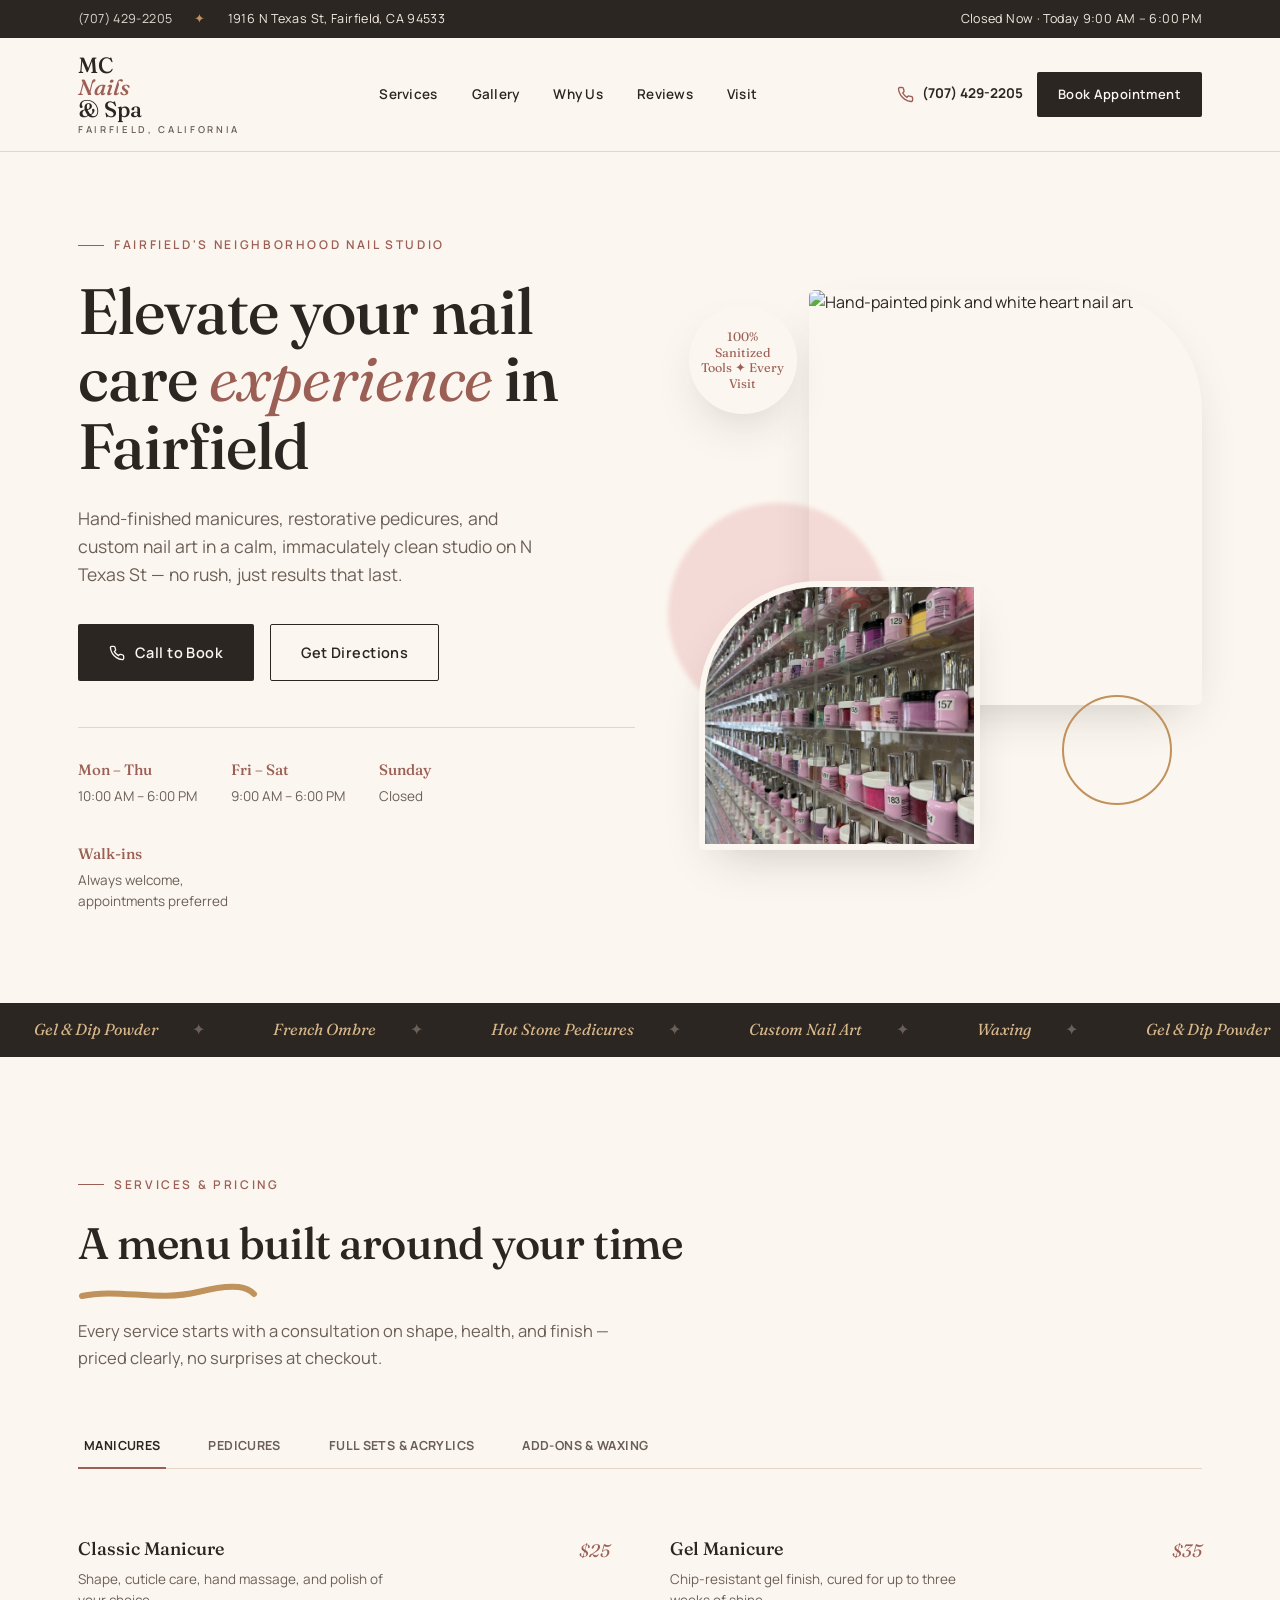
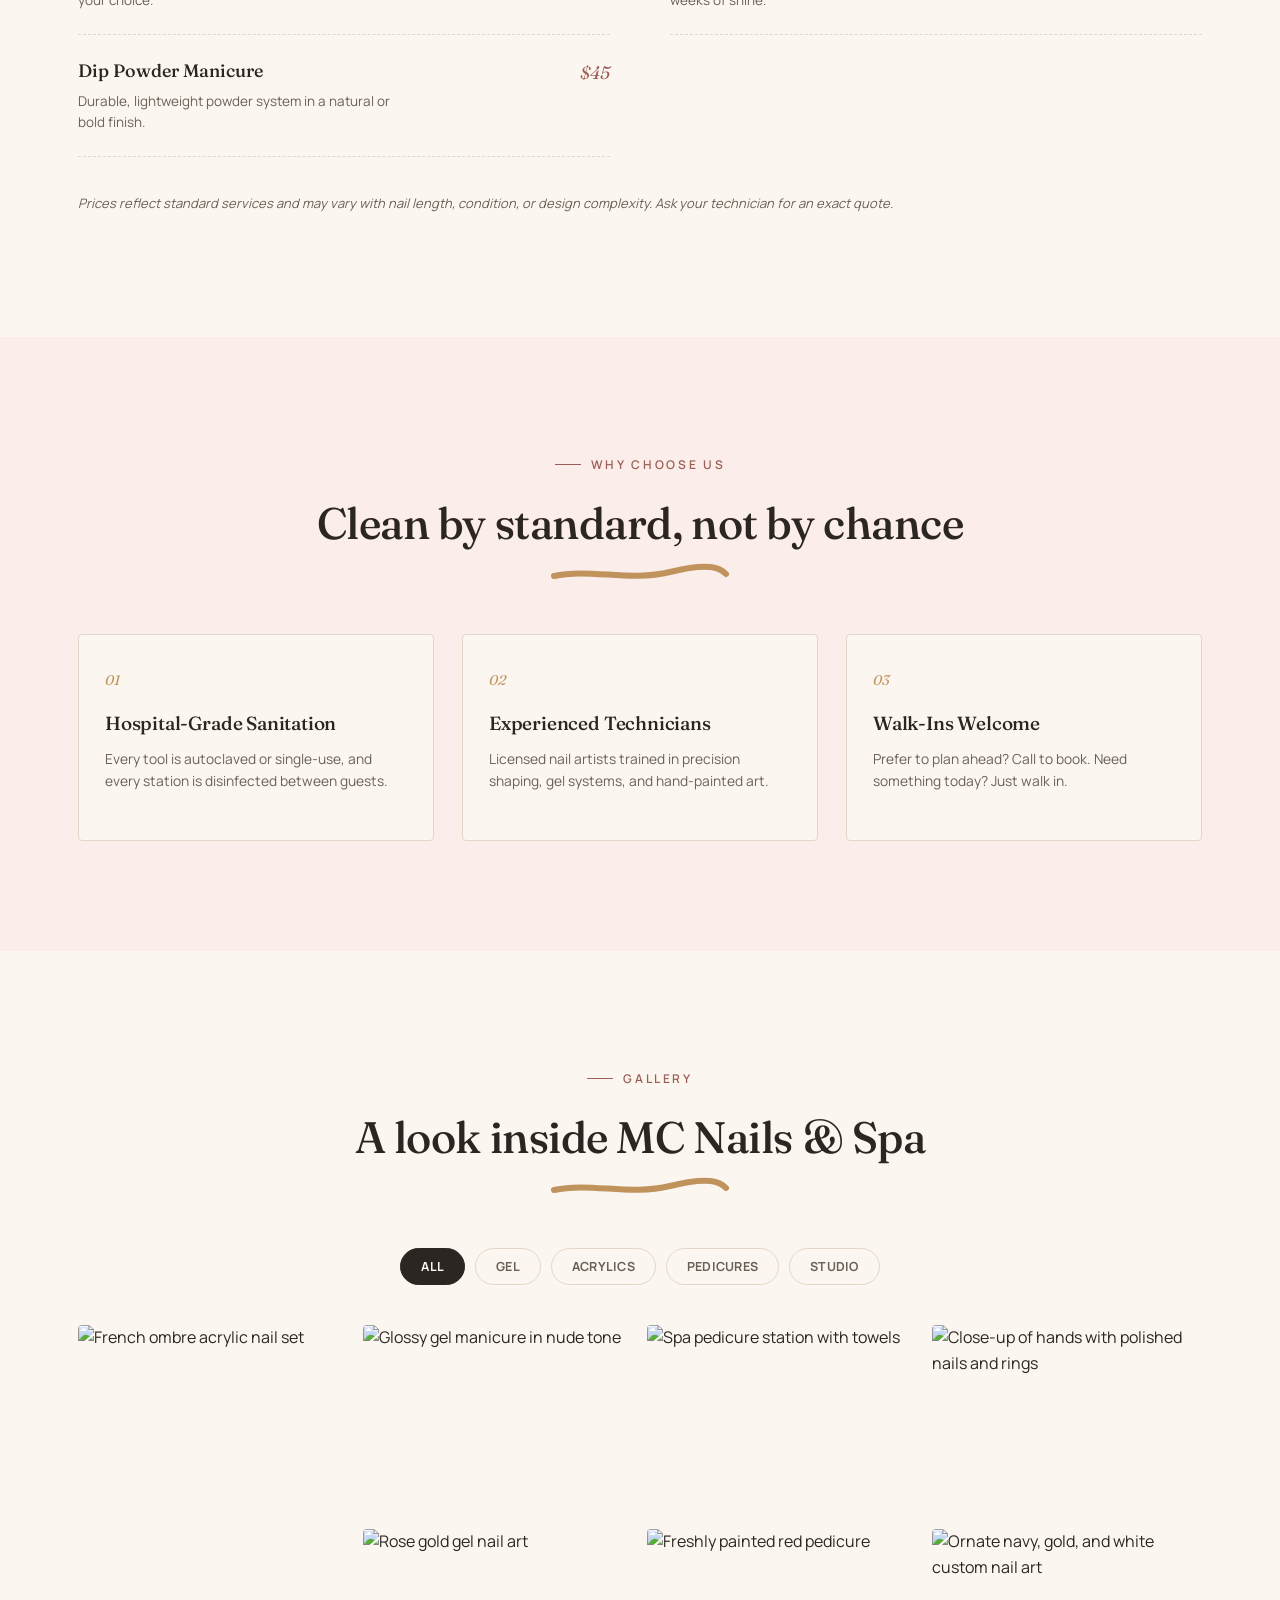
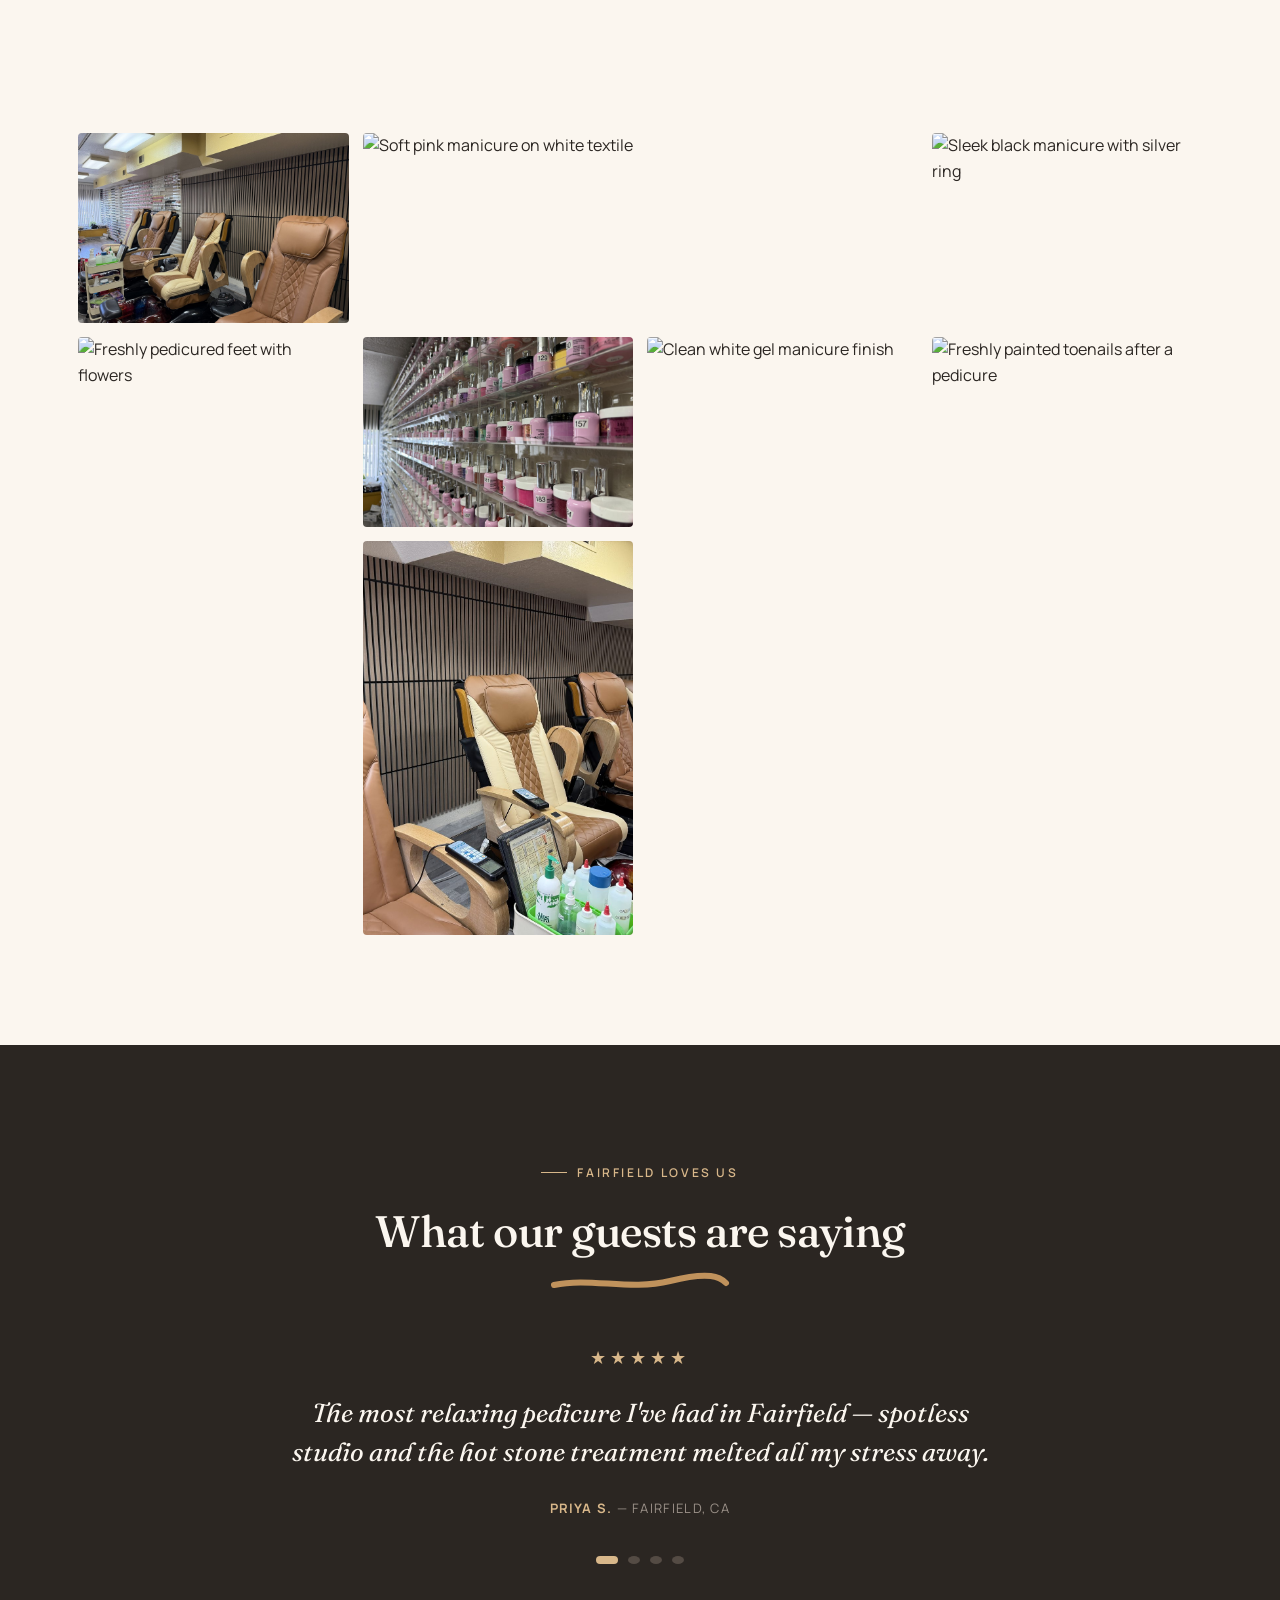
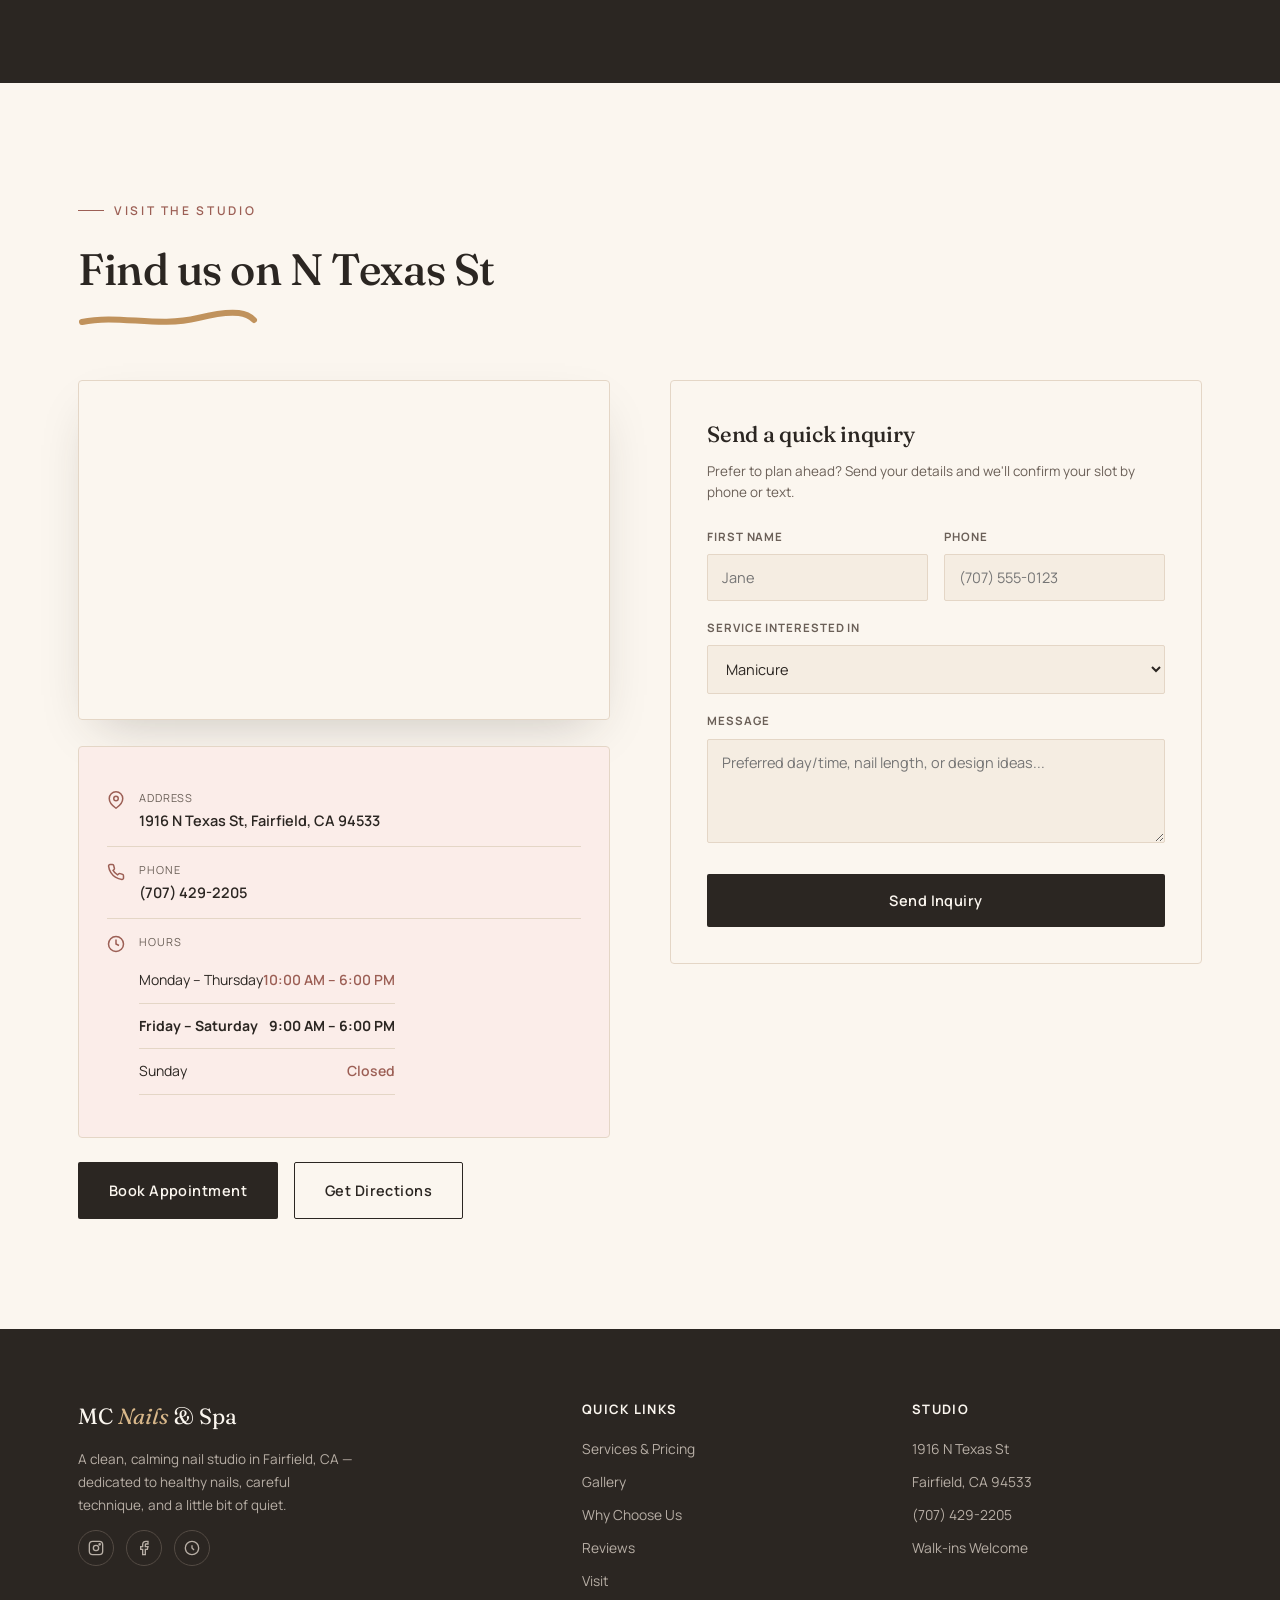
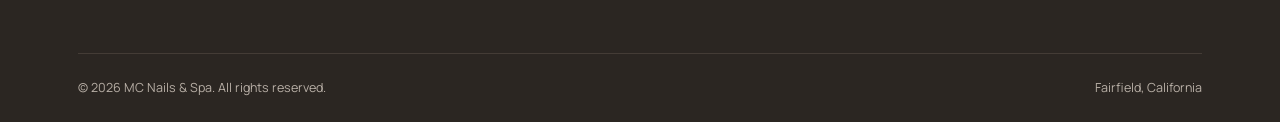
==== commit a00a1078: "Add files via upload" ====
--- a/index.html
+++ b/index.html
@@ -886,7 +886,7 @@
       </div>
       <div class="hero-art">
         <div class="blob"></div>
-        <div class="img-a"><img src="images/salon-interior.jpg" alt="Pedicure spa chairs at MC Nails & Spa"></div>
+        <div class="img-a"><img src="https://images.unsplash.com/photo-1754799670410-b282791342c3?q=80&w=900&auto=format&fit=crop" alt="Hand-painted pink and white heart nail art"></div>
         <div class="img-b"><img src="images/polish-wall.jpg" alt="Wall of gel polish and dip powder colors at MC Nails & Spa"></div>
         <div class="ring"></div>
         <div class="hero-badge"><span class="core">100% Sanitized Tools ✦ Every Visit</span></div>
@@ -1052,6 +1052,7 @@
         <div class="g-item" data-cat="studio"><img src="images/polish-wall.jpg" alt="Wall of gel polish and dip powder colors at MC Nails & Spa"><span class="g-tag">Studio</span></div>
         <div class="g-item" data-cat="gel"><img src="https://images.unsplash.com/photo-1630843599725-32ead7671867?q=80&w=700&auto=format&fit=crop" alt="Clean white gel manicure finish"><span class="g-tag">Gel</span></div>
         <div class="g-item" data-cat="pedi"><img src="https://images.unsplash.com/photo-1664643411326-6c589531be3c?q=80&w=700&auto=format&fit=crop" alt="Freshly painted toenails after a pedicure"><span class="g-tag">Pedicures</span></div>
+        <div class="g-item tall" data-cat="studio"><img src="images/salon-interior.jpg" alt="Pedicure spa chairs at MC Nails & Spa"><span class="g-tag">Studio</span></div>
       </div>
     </div>
   </section>
@@ -1132,10 +1133,11 @@
         <div class="form-card">
           <h3 style="font-size:22px;">Send a quick inquiry</h3>
           <p style="font-size:13.5px;color:var(--charcoal-soft);margin-top:8px;">Prefer to plan ahead? Send your details and we'll confirm your slot by phone or text.</p>
-          <form id="inquiryForm" style="margin-top:24px;" action="https://formsubmit.co/ajax/stevienguyen08@gmail.com" method="POST">
-            <input type="hidden" name="_subject" value="New Inquiry — MC Nails & Spa Website">
-            <input type="hidden" name="_template" value="table">
-            <input type="hidden" name="_captcha" value="false">
+          <form id="inquiryForm" style="margin-top:24px;" action="https://api.web3forms.com/submit" method="POST">
+            <input type="hidden" name="access_key" value="0602ae00-ed17-46f8-bdee-28c68c8b2923">
+            <input type="hidden" name="subject" value="New Inquiry — MC Nails & Spa Website">
+            <input type="hidden" name="from_name" value="MC Nails & Spa Website">
+            <input type="checkbox" name="botcheck" style="display:none;" tabindex="-1" autocomplete="off">
             <div class="form-two">
               <div class="form-row">
                 <label for="fname">First Name</label>
@@ -1339,7 +1341,7 @@
   }, { threshold: 0.2 });
   revealEls.forEach(el => io.observe(el));
 
-  // Inquiry form — submits to FormSubmit via AJAX (no page reload)
+  // Inquiry form — submits to Web3Forms via AJAX (no page reload)
   const form = document.getElementById('inquiryForm');
   const success = document.getElementById('formSuccess');
   const errorMsg = document.getElementById('formError');
@@ -1359,13 +1361,18 @@
           headers: { 'Accept': 'application/json' },
           body: new FormData(form)
         });
-        if (response.ok) {
+        let result = null;
+        try { result = await response.json(); } catch (parseErr) { /* non-JSON response */ }
+
+        if (response.ok && result && result.success) {
           success.style.display = 'block';
           form.reset();
         } else {
+          console.error('Form submission failed:', response.status, result);
           errorMsg.style.display = 'block';
         }
       } catch (err) {
+        console.error('Form submission error:', err);
         errorMsg.style.display = 'block';
       } finally {
         submitLabel.textContent = originalLabel;
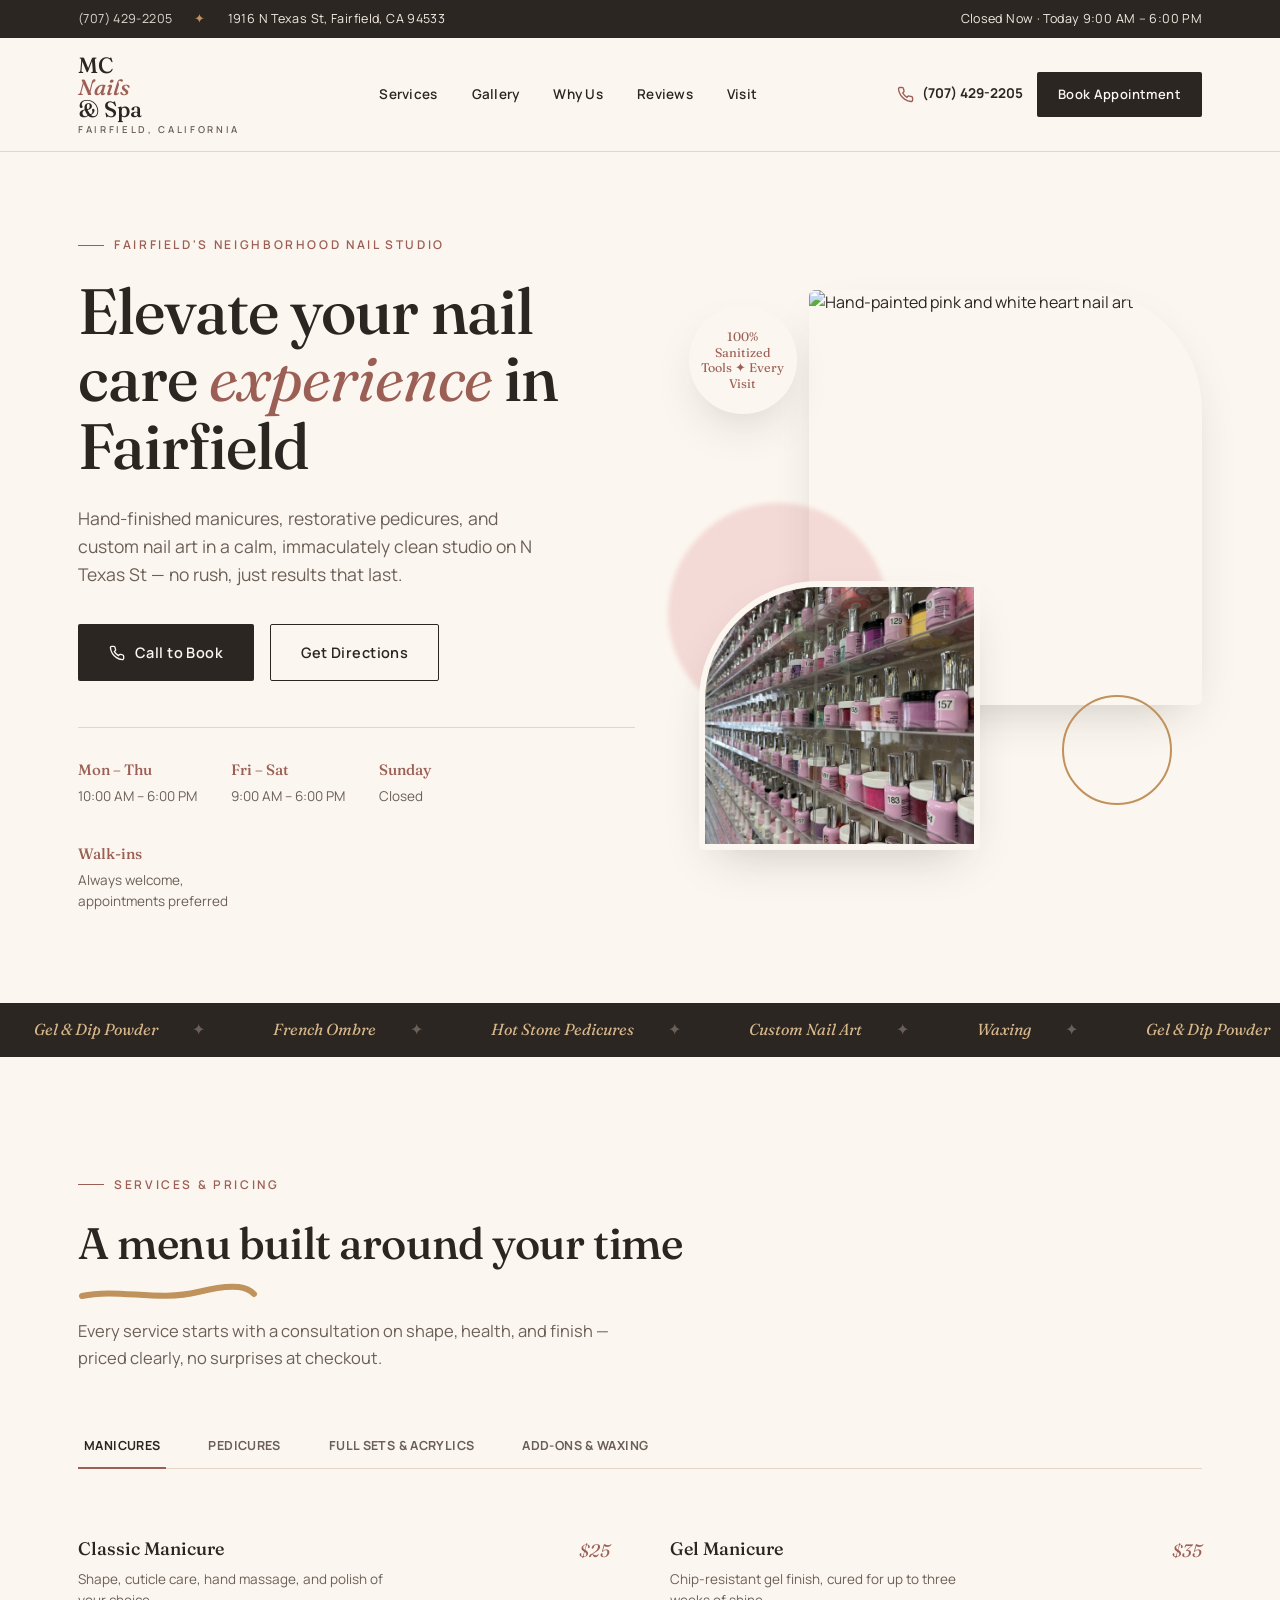
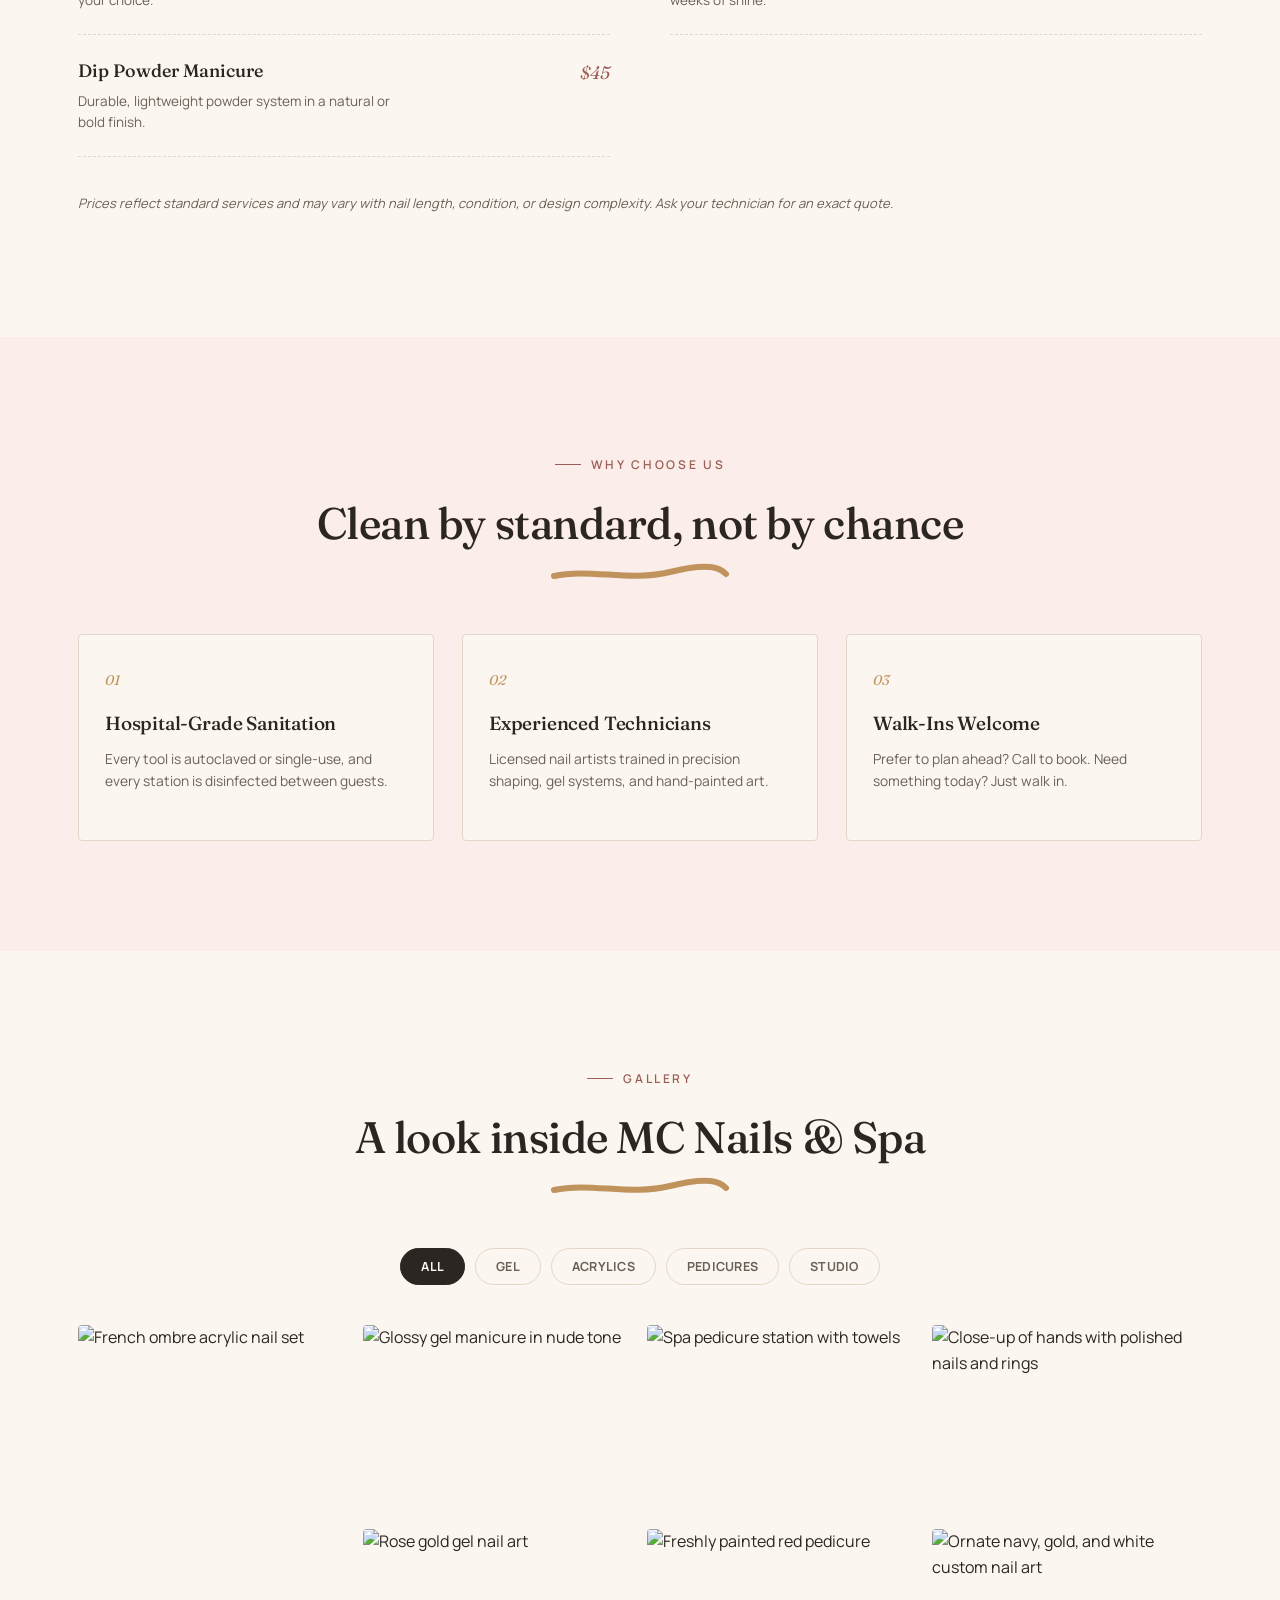
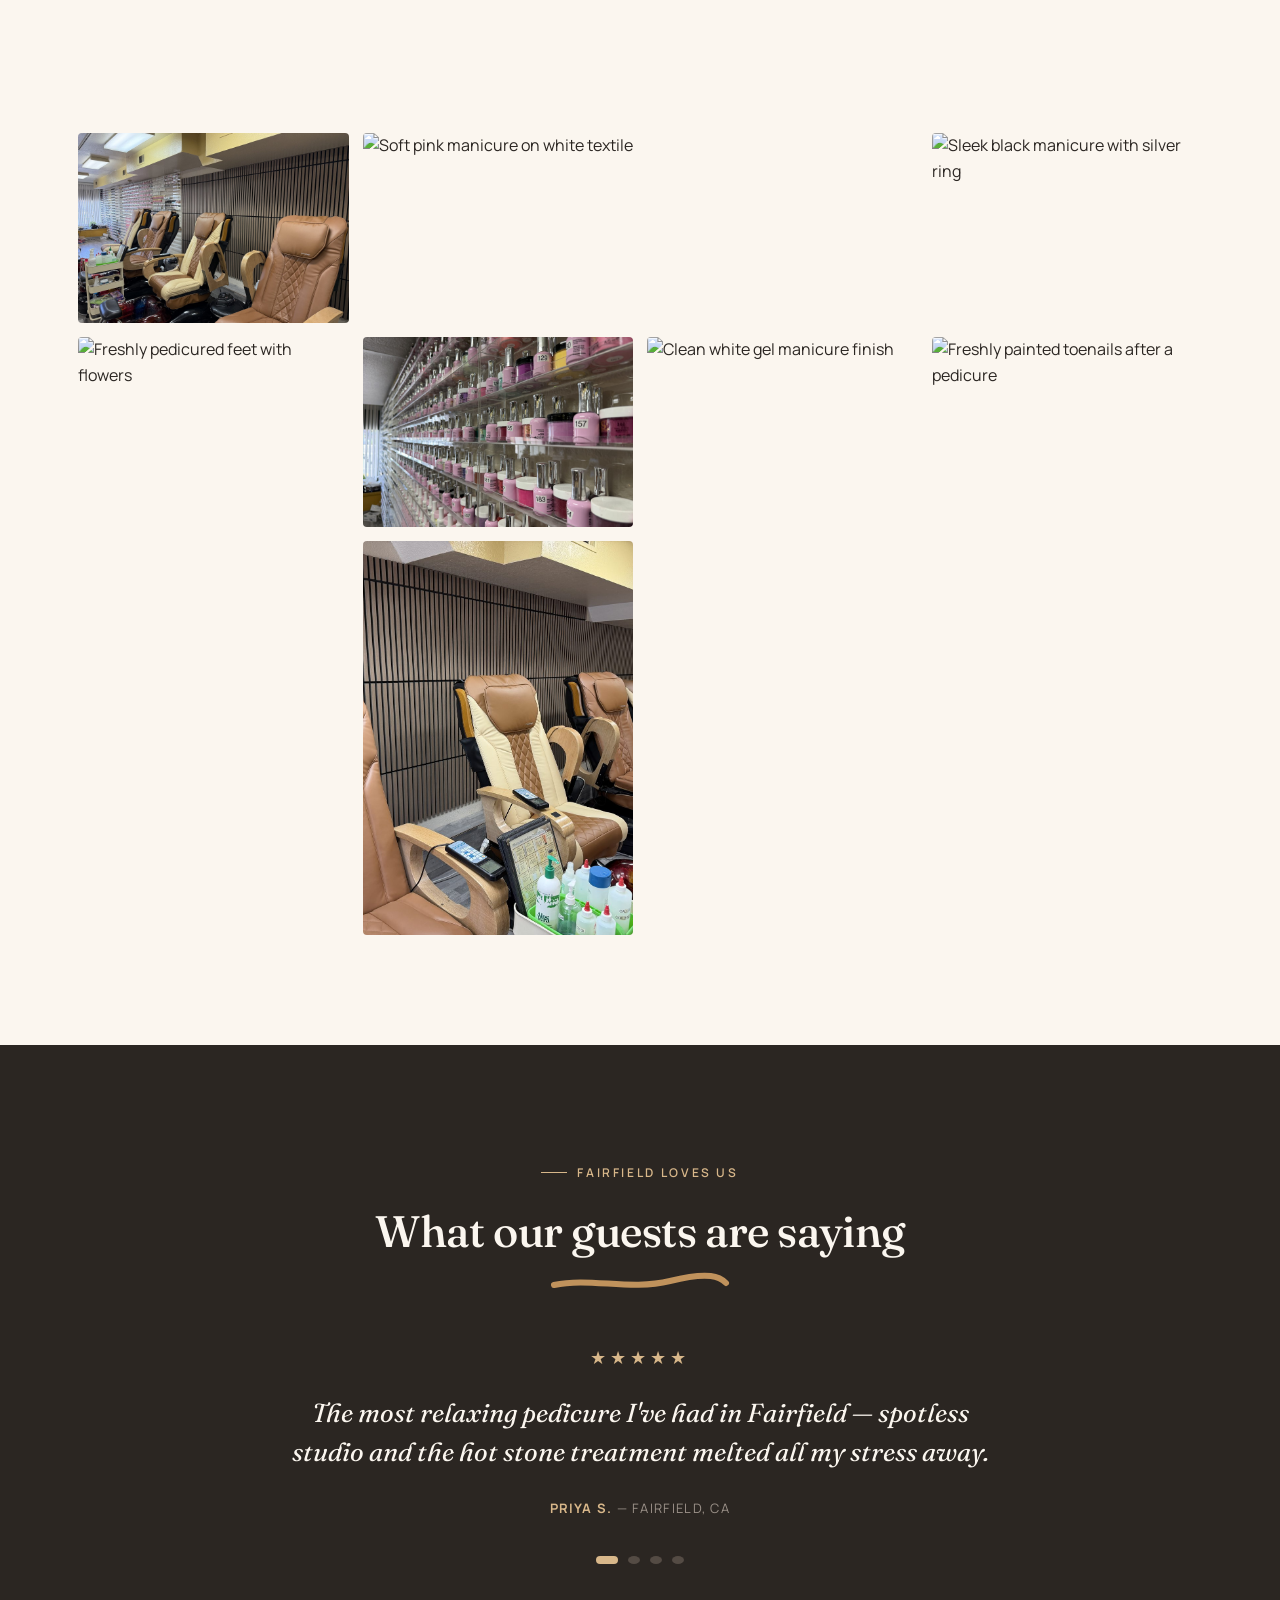
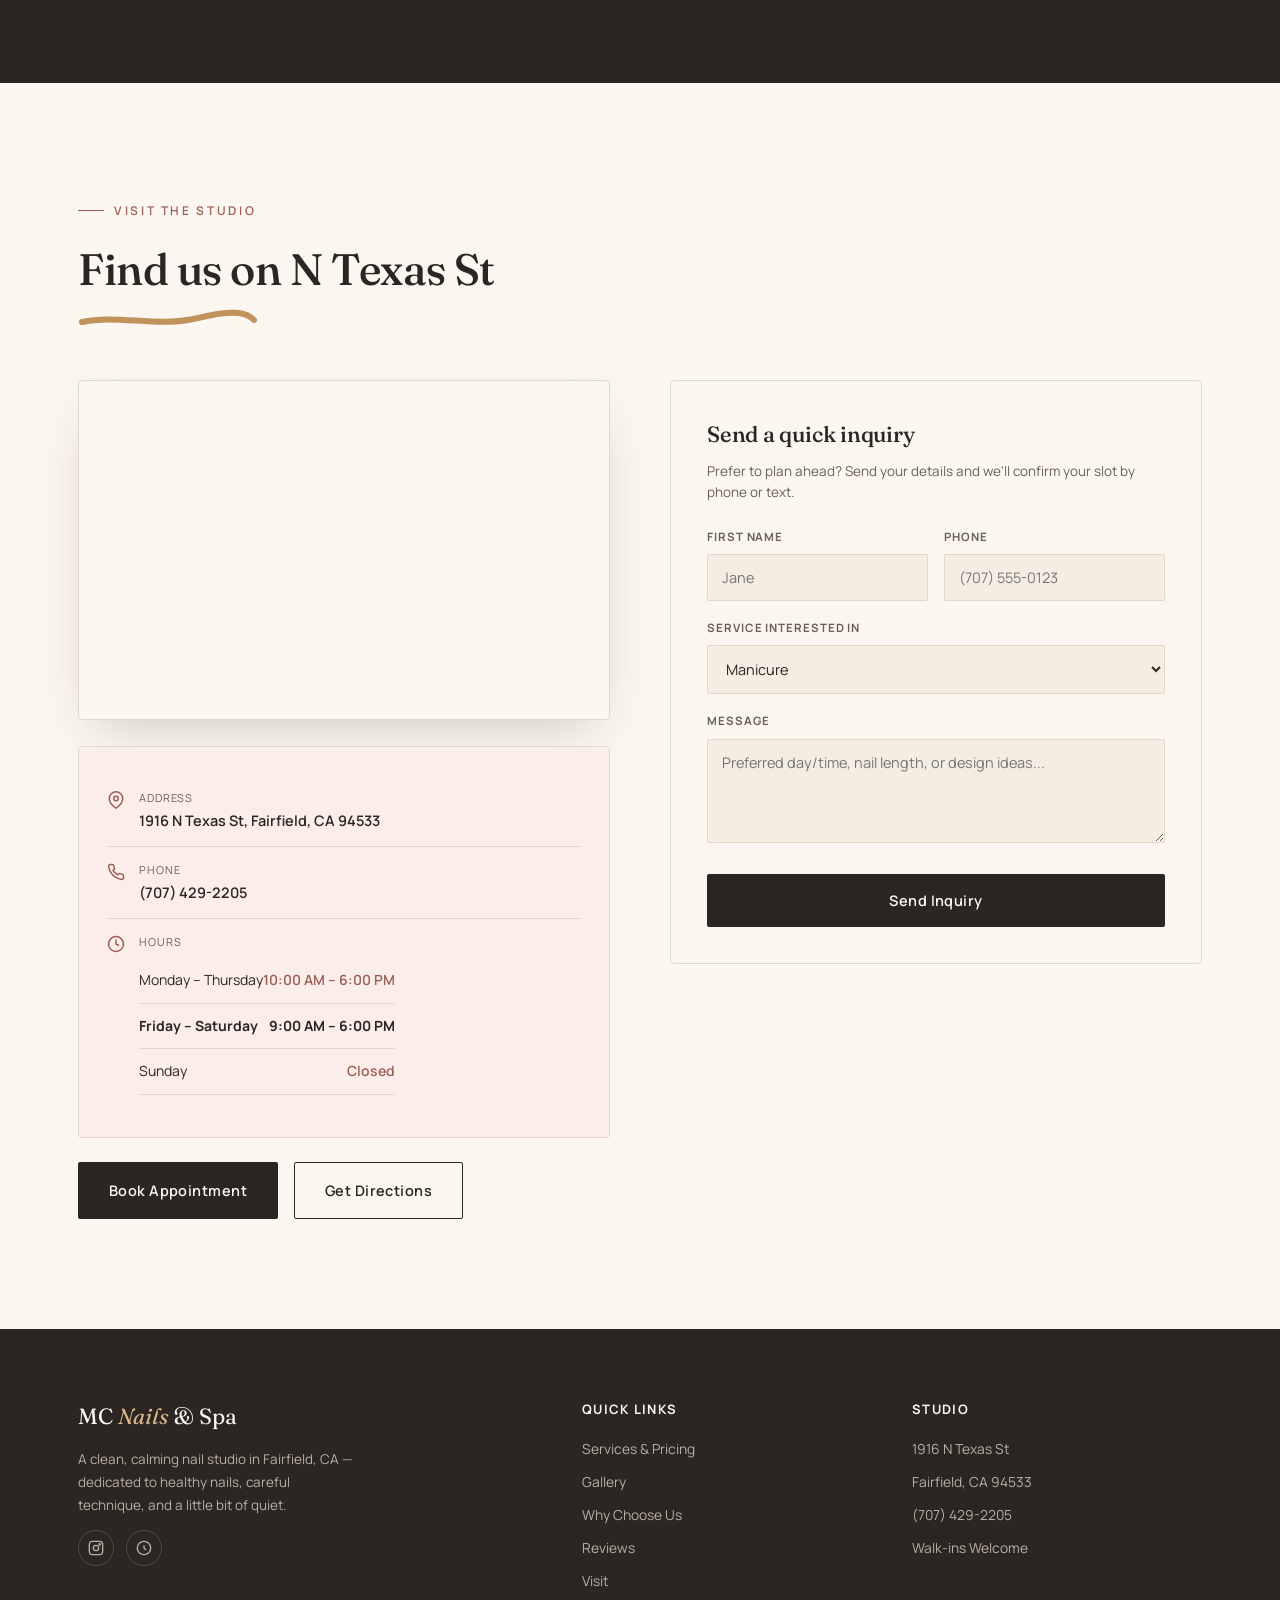
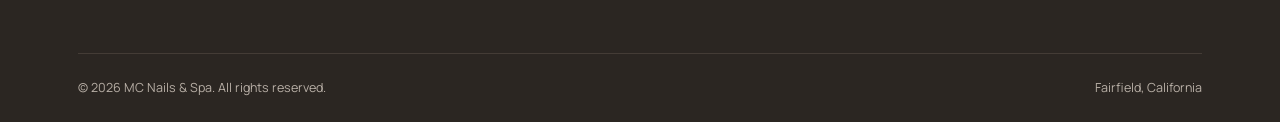
==== commit 326bf71b: "Add files via upload" ====
--- a/index.html
+++ b/index.html
@@ -3,11 +3,58 @@
 <head>
 <meta charset="UTF-8">
 <meta name="viewport" content="width=device-width, initial-scale=1.0">
+<meta name="google-site-verification" content="BxQRyO5Oh8Muo_33yjAMYOxsCIzC50pMsGCD7toxbJ4" />
 <title>MC Nails &amp; Spa — Fairfield, CA</title>
 <meta name="description" content="MC Nails & Spa in Fairfield, CA. Manicures, pedicures, dip powder, full sets, waxing, and nail art in a clean, calming space. Walk-ins welcome.">
+<meta property="og:type" content="business.business">
+<meta property="og:title" content="MC Nails & Spa — Fairfield, CA">
+<meta property="og:description" content="Manicures, pedicures, dip powder, full sets, waxing, and nail art in a clean, calming space in Fairfield, CA. Walk-ins welcome.">
+<meta property="og:image" content="https://mcnailsandspa.com/images/salon-interior.jpg">
+<meta property="og:url" content="https://mcnailsandspa.com">
+<meta name="twitter:card" content="summary_large_image">
+<meta name="twitter:title" content="MC Nails & Spa — Fairfield, CA">
+<meta name="twitter:description" content="Manicures, pedicures, dip powder, full sets, waxing, and nail art in a clean, calming space in Fairfield, CA.">
+<meta name="twitter:image" content="https://mcnailsandspa.com/images/salon-interior.jpg">
+<link rel="canonical" href="https://mcnailsandspa.com">
+<meta name="geo.placename" content="Fairfield, California">
+<meta name="geo.region" content="US-CA">
 <link rel="preconnect" href="https://fonts.googleapis.com">
 <link rel="preconnect" href="https://fonts.gstatic.com" crossorigin>
 <link href="https://fonts.googleapis.com/css2?family=Fraunces:ital,opsz,wght@0,9..144,300;0,9..144,400;0,9..144,500;0,9..144,600;1,9..144,400;1,9..144,500&family=Manrope:wght@400;500;600;700&display=swap" rel="stylesheet">
+<script type="application/ld+json">
+{
+  "@context": "https://schema.org",
+  "@type": "NailSalon",
+  "name": "MC Nails & Spa",
+  "image": "https://mcnailsandspa.com/images/salon-interior.jpg",
+  "url": "https://mcnailsandspa.com",
+  "telephone": "+1-707-429-2205",
+  "priceRange": "$$",
+  "sameAs": ["https://www.instagram.com/MCNailsandspa/", "https://www.yelp.com/biz/mc-nails-and-spa-fairfield"],
+  "address": {
+    "@type": "PostalAddress",
+    "streetAddress": "1916 N Texas St",
+    "addressLocality": "Fairfield",
+    "addressRegion": "CA",
+    "postalCode": "94533",
+    "addressCountry": "US"
+  },
+  "openingHoursSpecification": [
+    {
+      "@type": "OpeningHoursSpecification",
+      "dayOfWeek": ["Monday", "Tuesday", "Wednesday", "Thursday"],
+      "opens": "10:00",
+      "closes": "18:00"
+    },
+    {
+      "@type": "OpeningHoursSpecification",
+      "dayOfWeek": ["Friday", "Saturday"],
+      "opens": "09:00",
+      "closes": "18:00"
+    }
+  ]
+}
+</script>
 <style>
   :root{
     --cream:#FBF6EF;
@@ -1181,9 +1228,8 @@
         <div class="footer-logo">MC <em>Nails</em> &amp; Spa</div>
         <p>A clean, calming nail studio in Fairfield, CA — dedicated to healthy nails, careful technique, and a little bit of quiet.</p>
         <div class="social-row">
-          <a href="#" aria-label="Instagram"><svg width="16" height="16" viewBox="0 0 24 24" fill="none" stroke="currentColor" stroke-width="2"><rect x="2" y="2" width="20" height="20" rx="5"/><circle cx="12" cy="12" r="4"/><circle cx="17.5" cy="6.5" r="1"/></svg></a>
-          <a href="#" aria-label="Facebook"><svg width="16" height="16" viewBox="0 0 24 24" fill="none" stroke="currentColor" stroke-width="2"><path d="M18 2h-3a5 5 0 0 0-5 5v3H7v4h3v8h4v-8h3l1-4h-4V7a1 1 0 0 1 1-1h3z"/></svg></a>
-          <a href="#" aria-label="Yelp"><svg width="16" height="16" viewBox="0 0 24 24" fill="none" stroke="currentColor" stroke-width="2"><circle cx="12" cy="12" r="10"/><path d="M12 8v4l3 3"/></svg></a>
+          <a href="https://www.instagram.com/MCNailsandspa/" target="_blank" rel="noopener" aria-label="Instagram"><svg width="16" height="16" viewBox="0 0 24 24" fill="none" stroke="currentColor" stroke-width="2"><rect x="2" y="2" width="20" height="20" rx="5"/><circle cx="12" cy="12" r="4"/><circle cx="17.5" cy="6.5" r="1"/></svg></a>
+          <a href="https://www.yelp.com/biz/mc-nails-and-spa-fairfield" target="_blank" rel="noopener" aria-label="Yelp"><svg width="16" height="16" viewBox="0 0 24 24" fill="none" stroke="currentColor" stroke-width="2"><circle cx="12" cy="12" r="10"/><path d="M12 8v4l3 3"/></svg></a>
         </div>
       </div>
       <div>
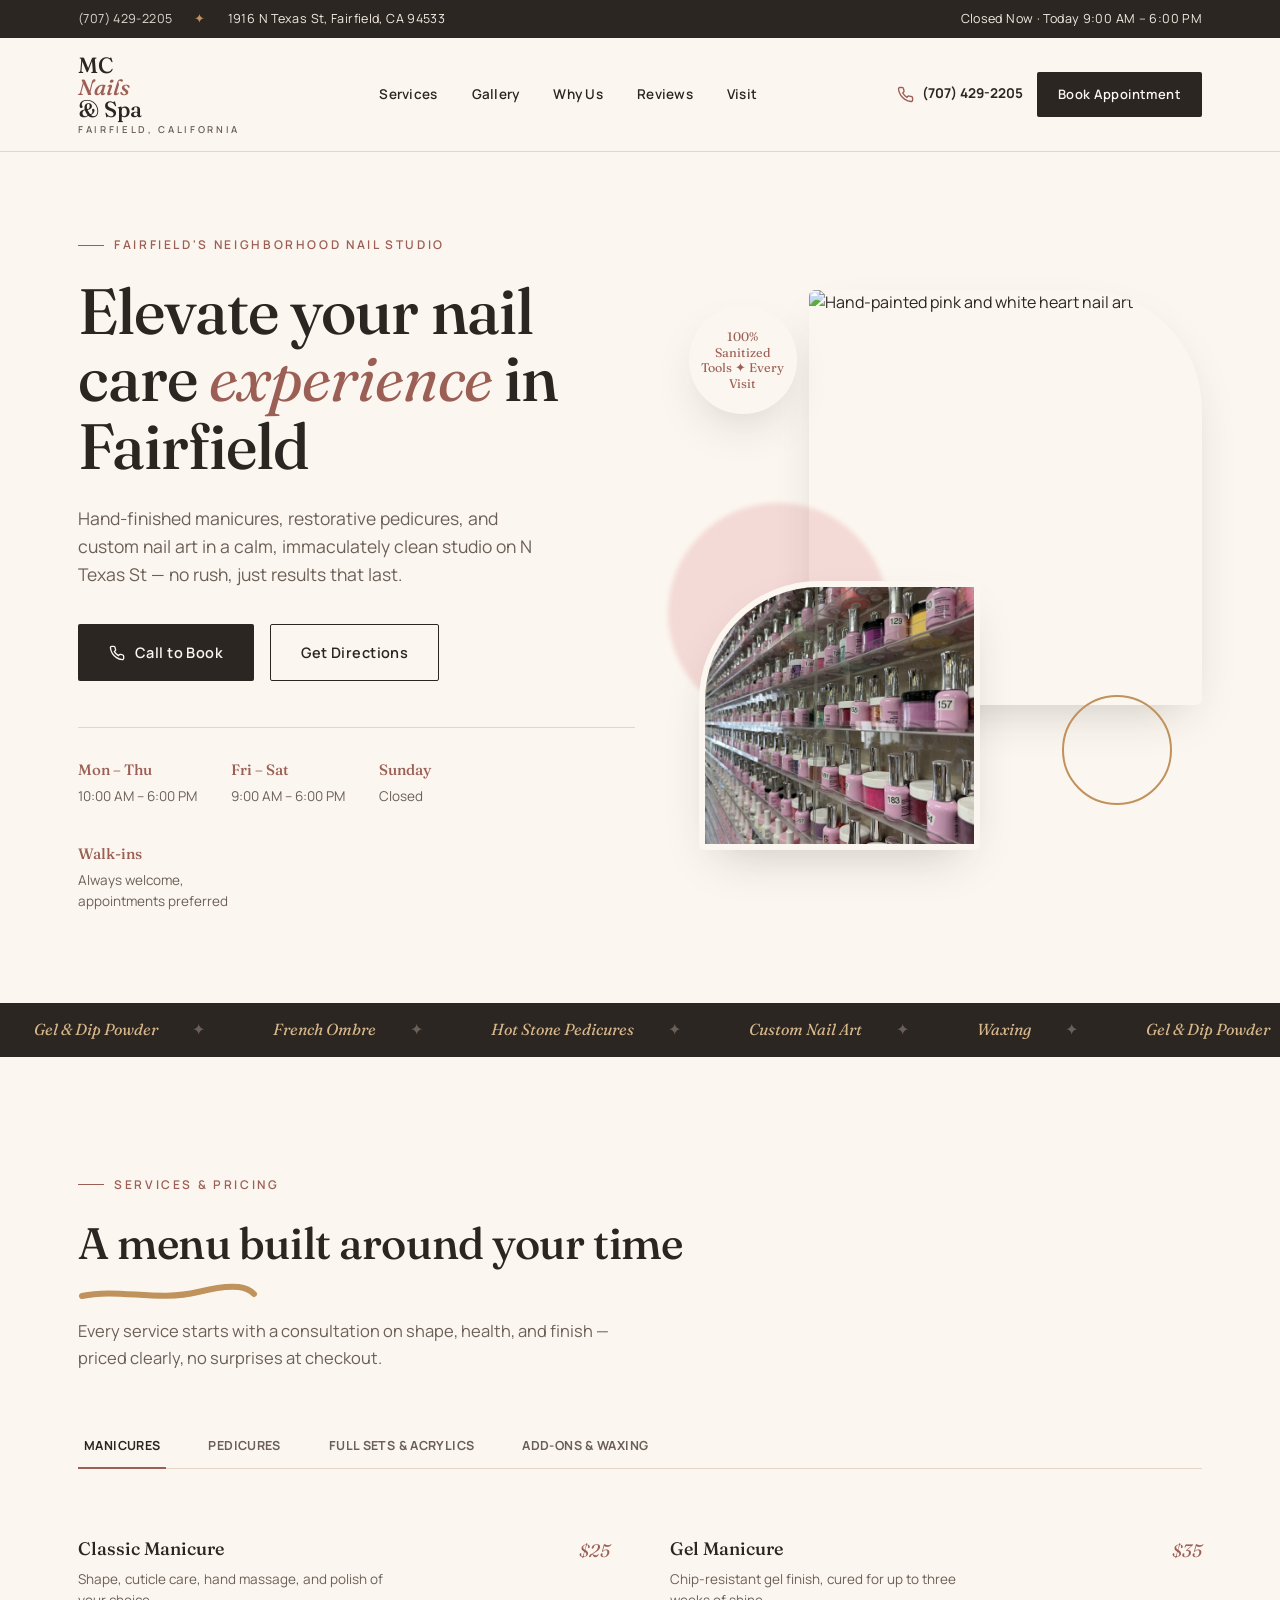
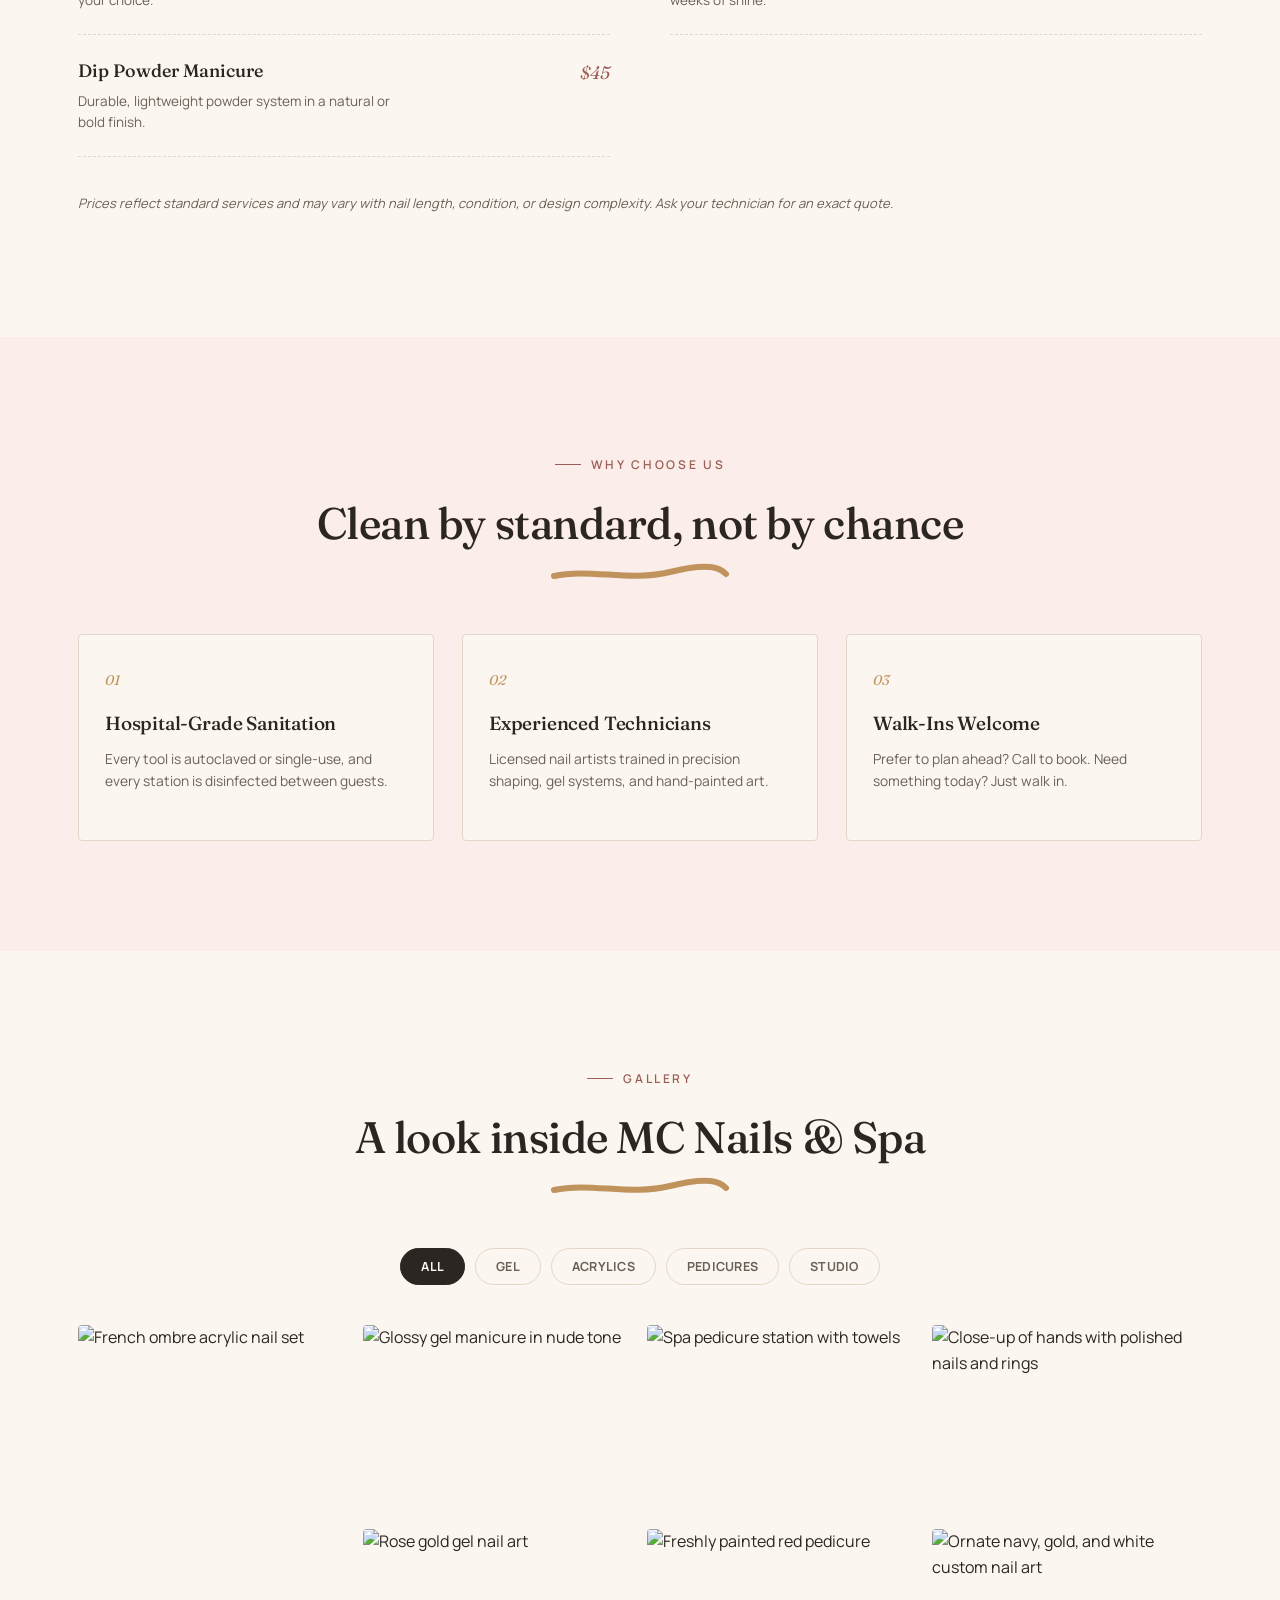
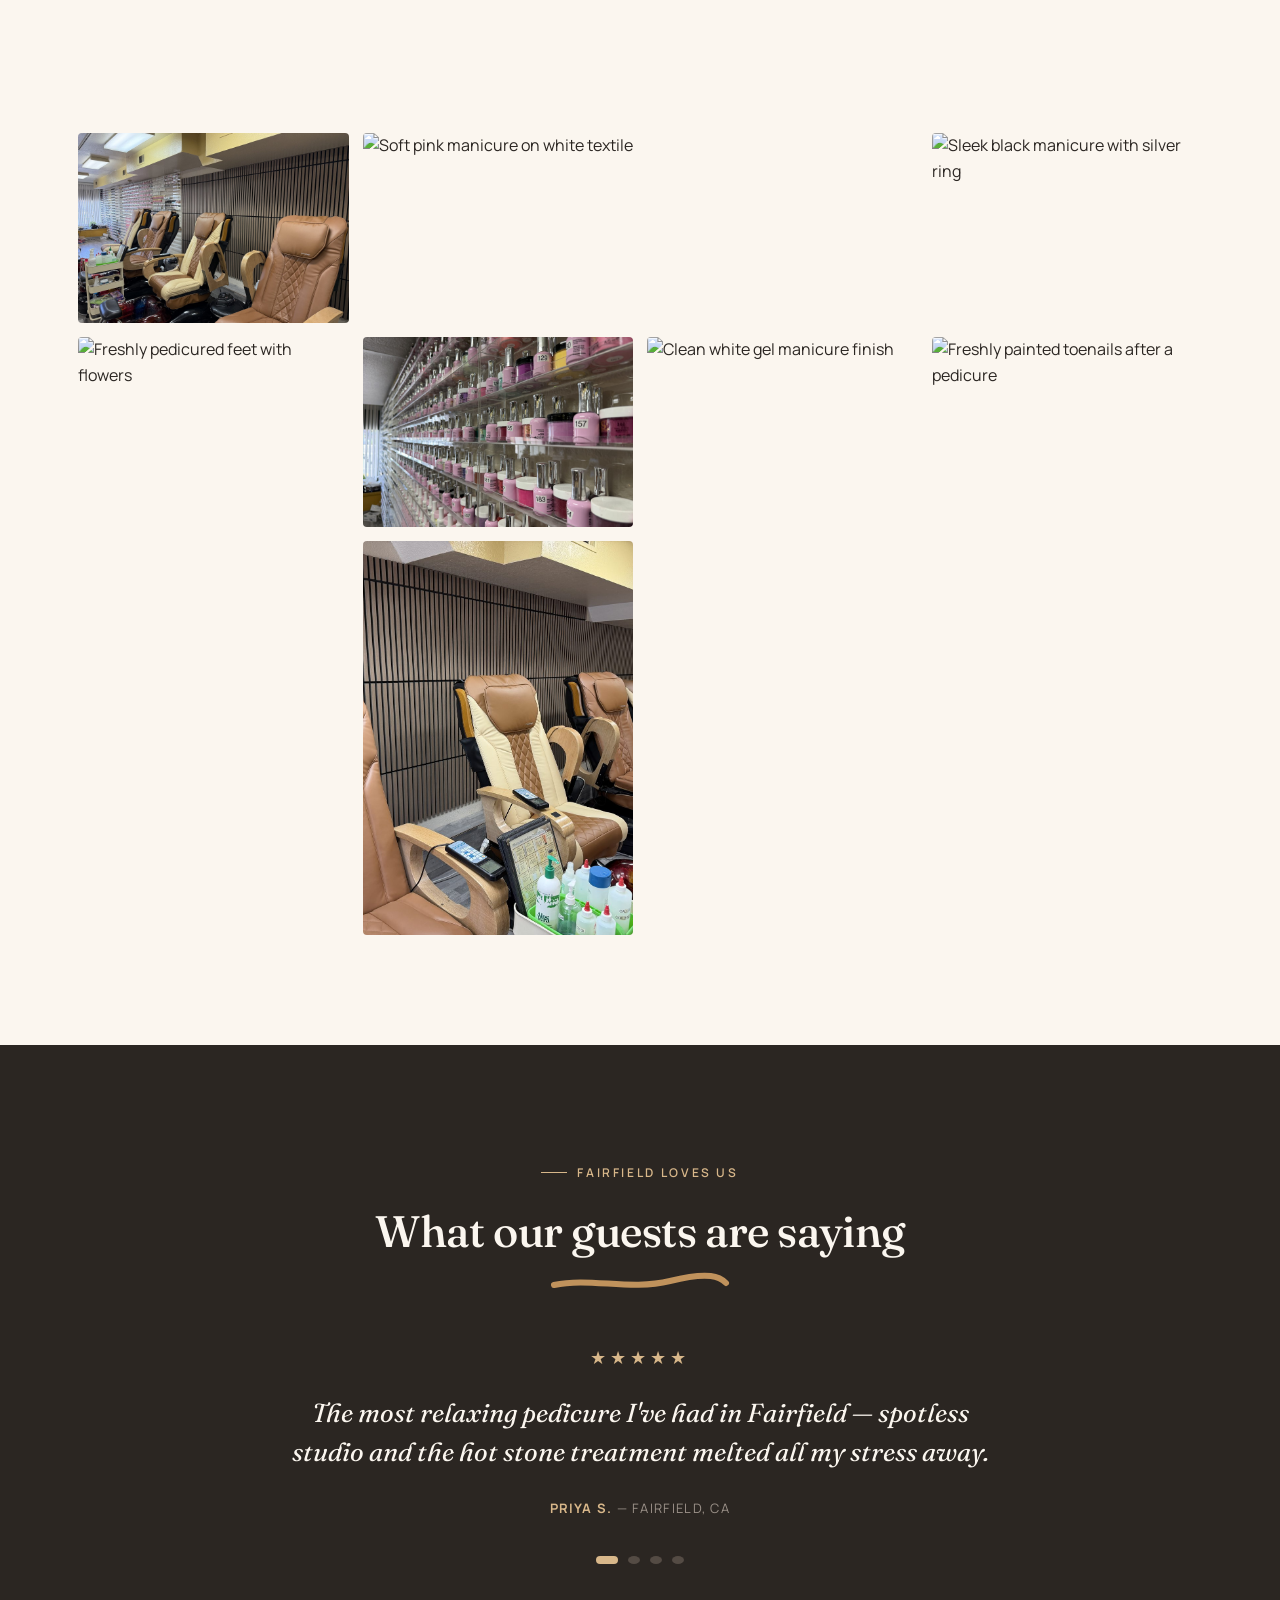
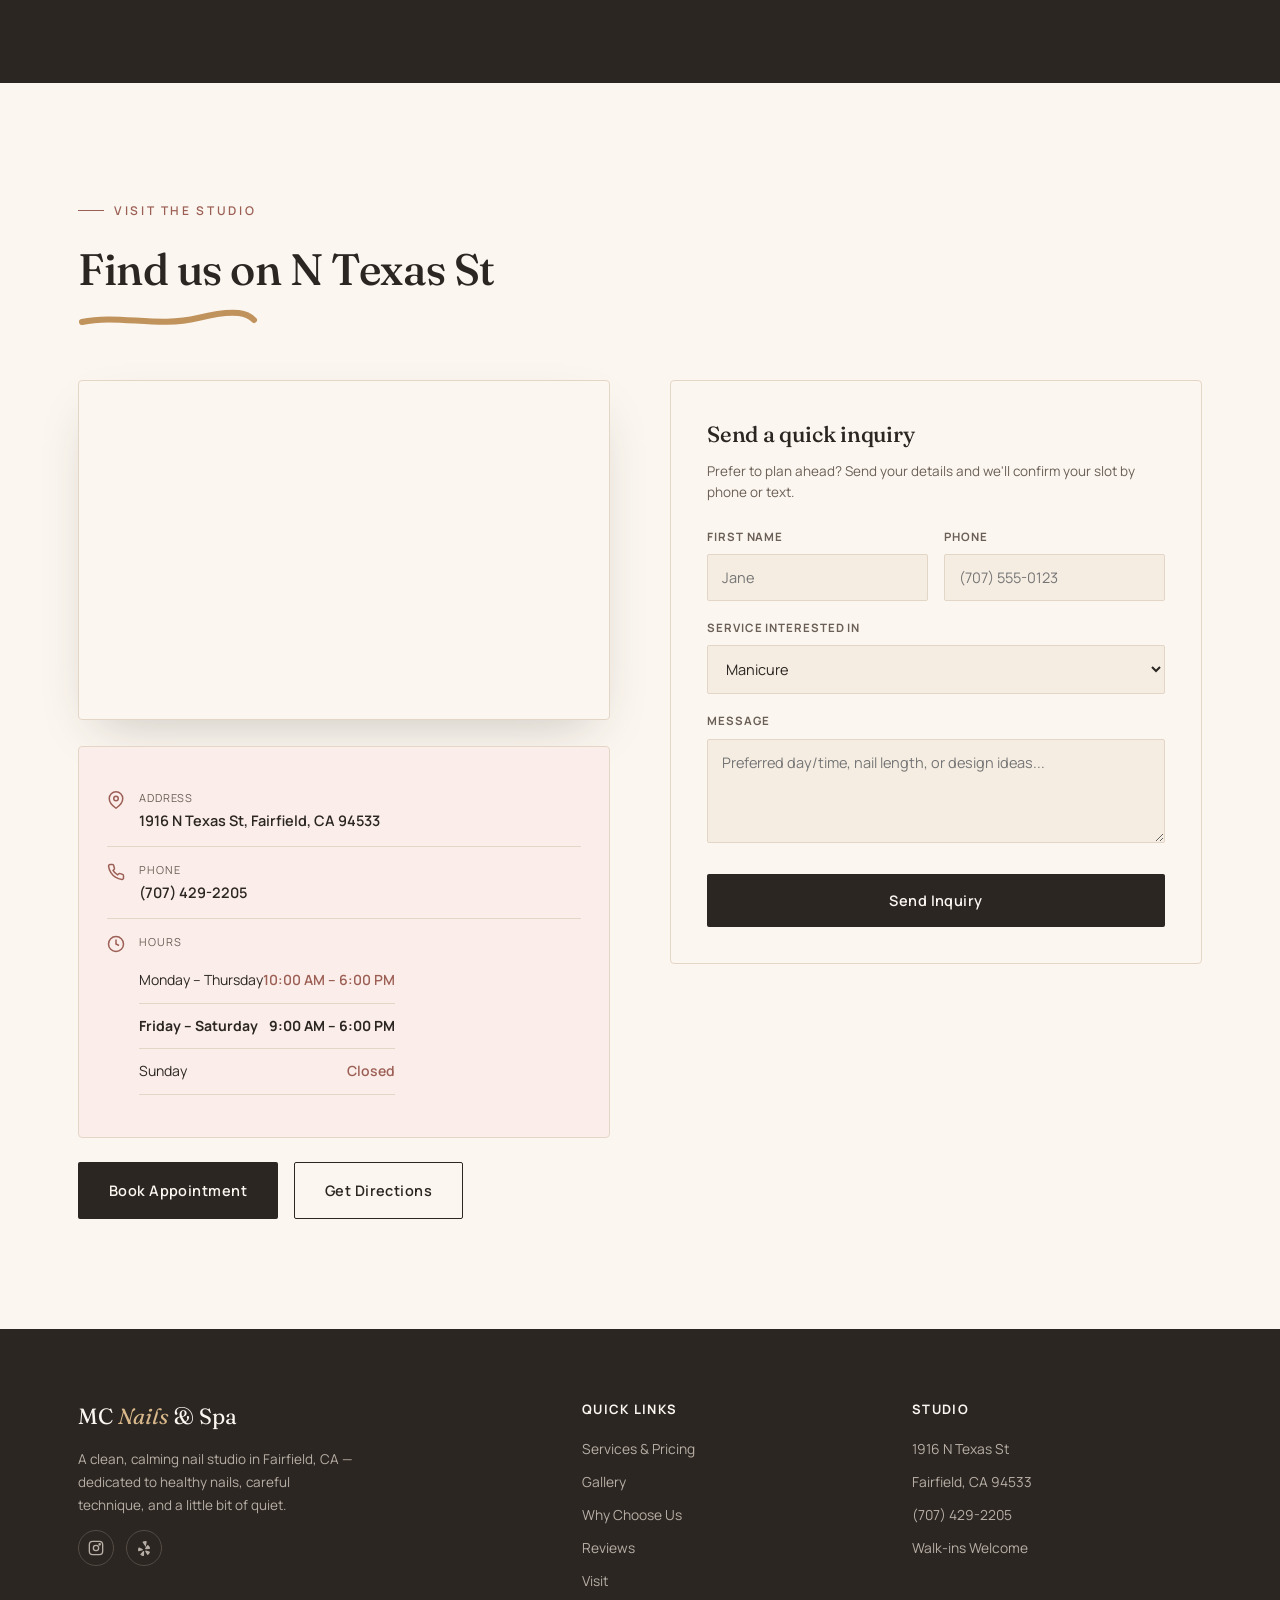
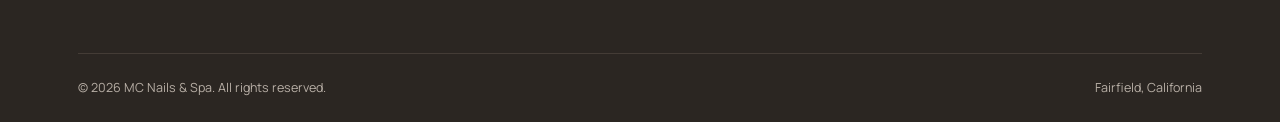
==== commit 38cc1c95: "Add files via upload" ====
--- a/index.html
+++ b/index.html
@@ -1229,7 +1229,7 @@
         <p>A clean, calming nail studio in Fairfield, CA — dedicated to healthy nails, careful technique, and a little bit of quiet.</p>
         <div class="social-row">
           <a href="https://www.instagram.com/MCNailsandspa/" target="_blank" rel="noopener" aria-label="Instagram"><svg width="16" height="16" viewBox="0 0 24 24" fill="none" stroke="currentColor" stroke-width="2"><rect x="2" y="2" width="20" height="20" rx="5"/><circle cx="12" cy="12" r="4"/><circle cx="17.5" cy="6.5" r="1"/></svg></a>
-          <a href="https://www.yelp.com/biz/mc-nails-and-spa-fairfield" target="_blank" rel="noopener" aria-label="Yelp"><svg width="16" height="16" viewBox="0 0 24 24" fill="none" stroke="currentColor" stroke-width="2"><circle cx="12" cy="12" r="10"/><path d="M12 8v4l3 3"/></svg></a>
+          <a href="https://www.yelp.com/biz/mc-nails-and-spa-fairfield" target="_blank" rel="noopener" aria-label="Yelp"><svg width="16" height="16" viewBox="0 0 384 512" fill="currentColor"><path d="M42.9 240.32l99.62 48.61c19.2 9.4 16.2 37.51-4.5 42.71L30.5 358.45a22.79 22.79 0 0 1-28.21-19.6 197.16 197.16 0 0 1 9-85.32 22.8 22.8 0 0 1 31.61-13.21zm44 239.25a199.45 199.45 0 0 0 79.42 32.11A22.78 22.78 0 0 0 192.94 490l3.9-110.82c.7-21.3-25.5-31.91-39.81-16.1l-74.21 82.4a22.82 22.82 0 0 0 4.09 34.09zm145.34-109.92l58.81 94a22.93 22.93 0 0 0 34 5.5 198.36 198.36 0 0 0 52.71-67.61A23 23 0 0 0 364.17 370l-105.42-34.26c-20.31-6.5-37.81 15.8-26.51 33.91zm148.33-132.23a197.44 197.44 0 0 0-50.41-69.31 22.85 22.85 0 0 0-34.21 3.3l-65.92 89.32c-12.6 17.1 1.3 40.71 22 38.51l108.24-11.5a22.83 22.83 0 0 0 20.3-27.32zM248.35 210.66l30.9-149.15C282.15 45.71 268.55 30 252.55 30a197.29 197.29 0 0 0-92.53 21.71 21.94 21.94 0 0 0-9.6 29.7l97.53 143.36c8.5 12.5 27.71 6.4 30.4-14.11z"/></svg></a>
         </div>
       </div>
       <div>
